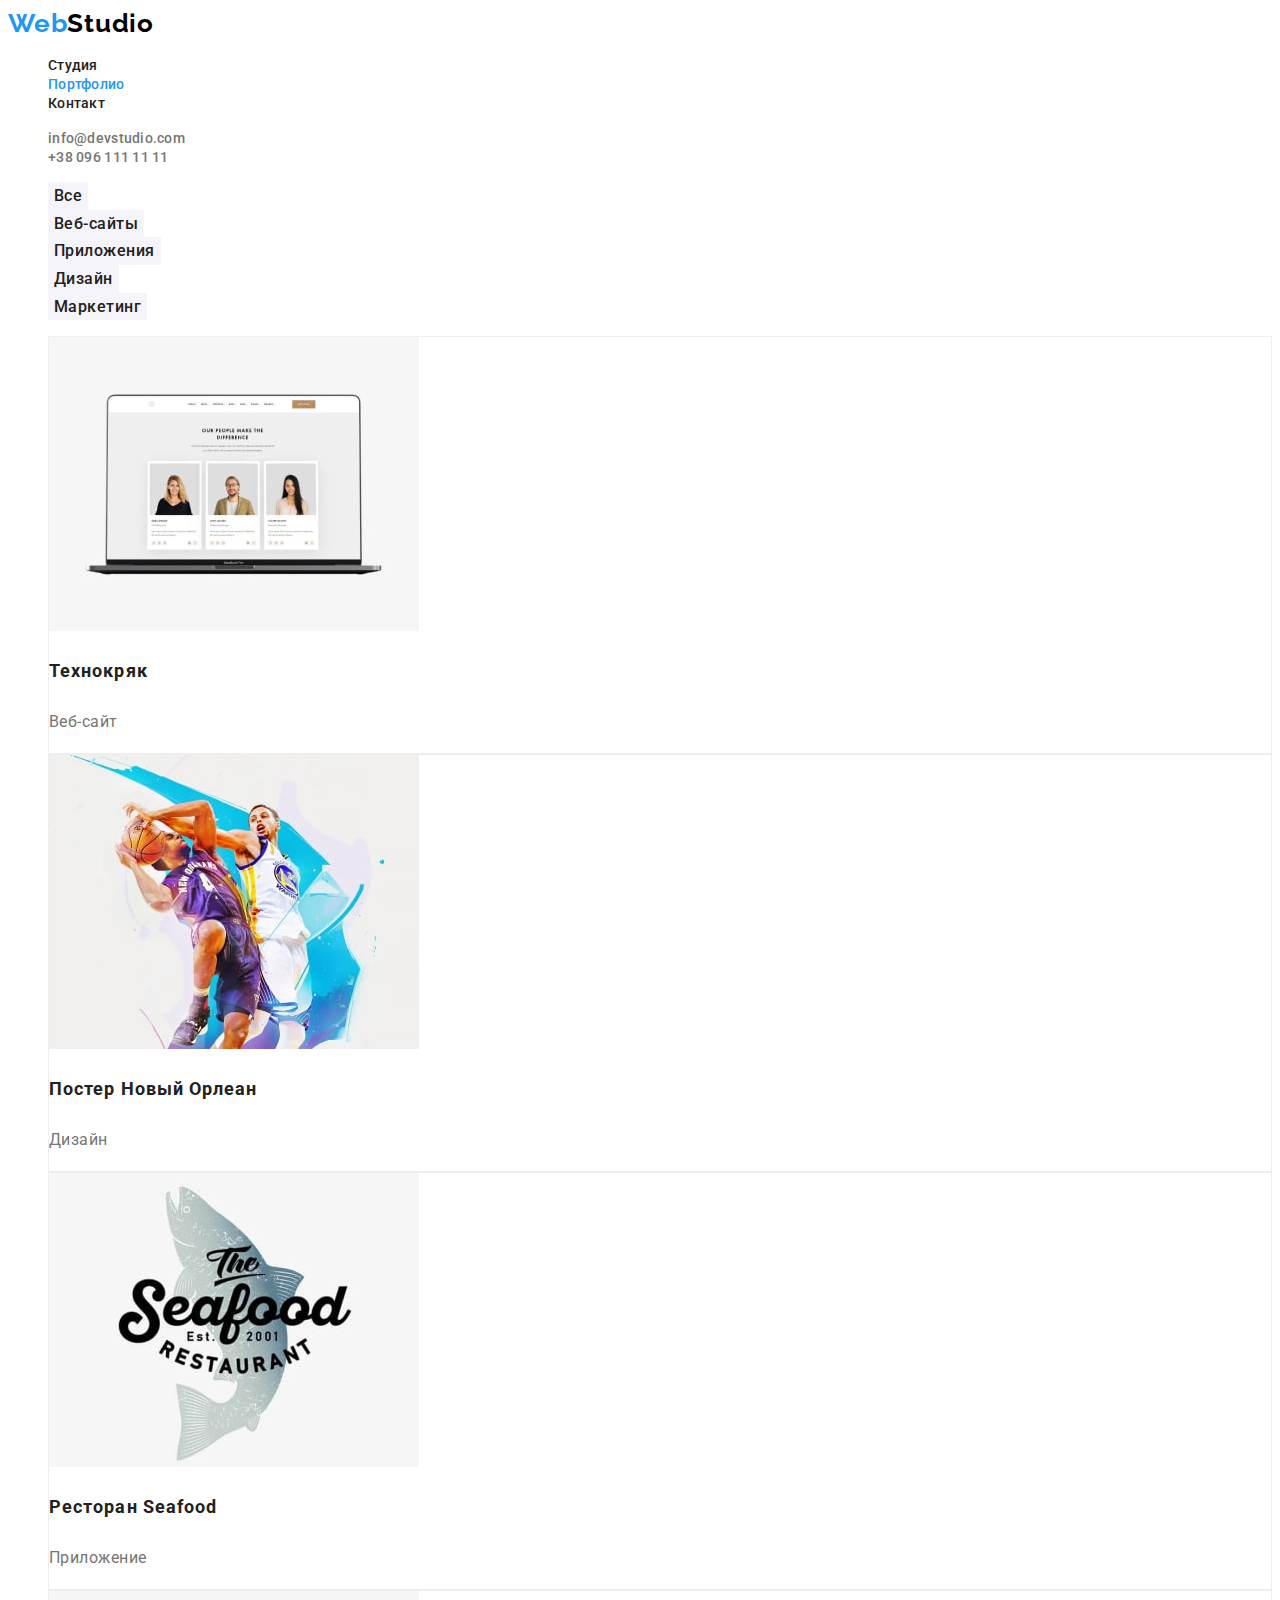
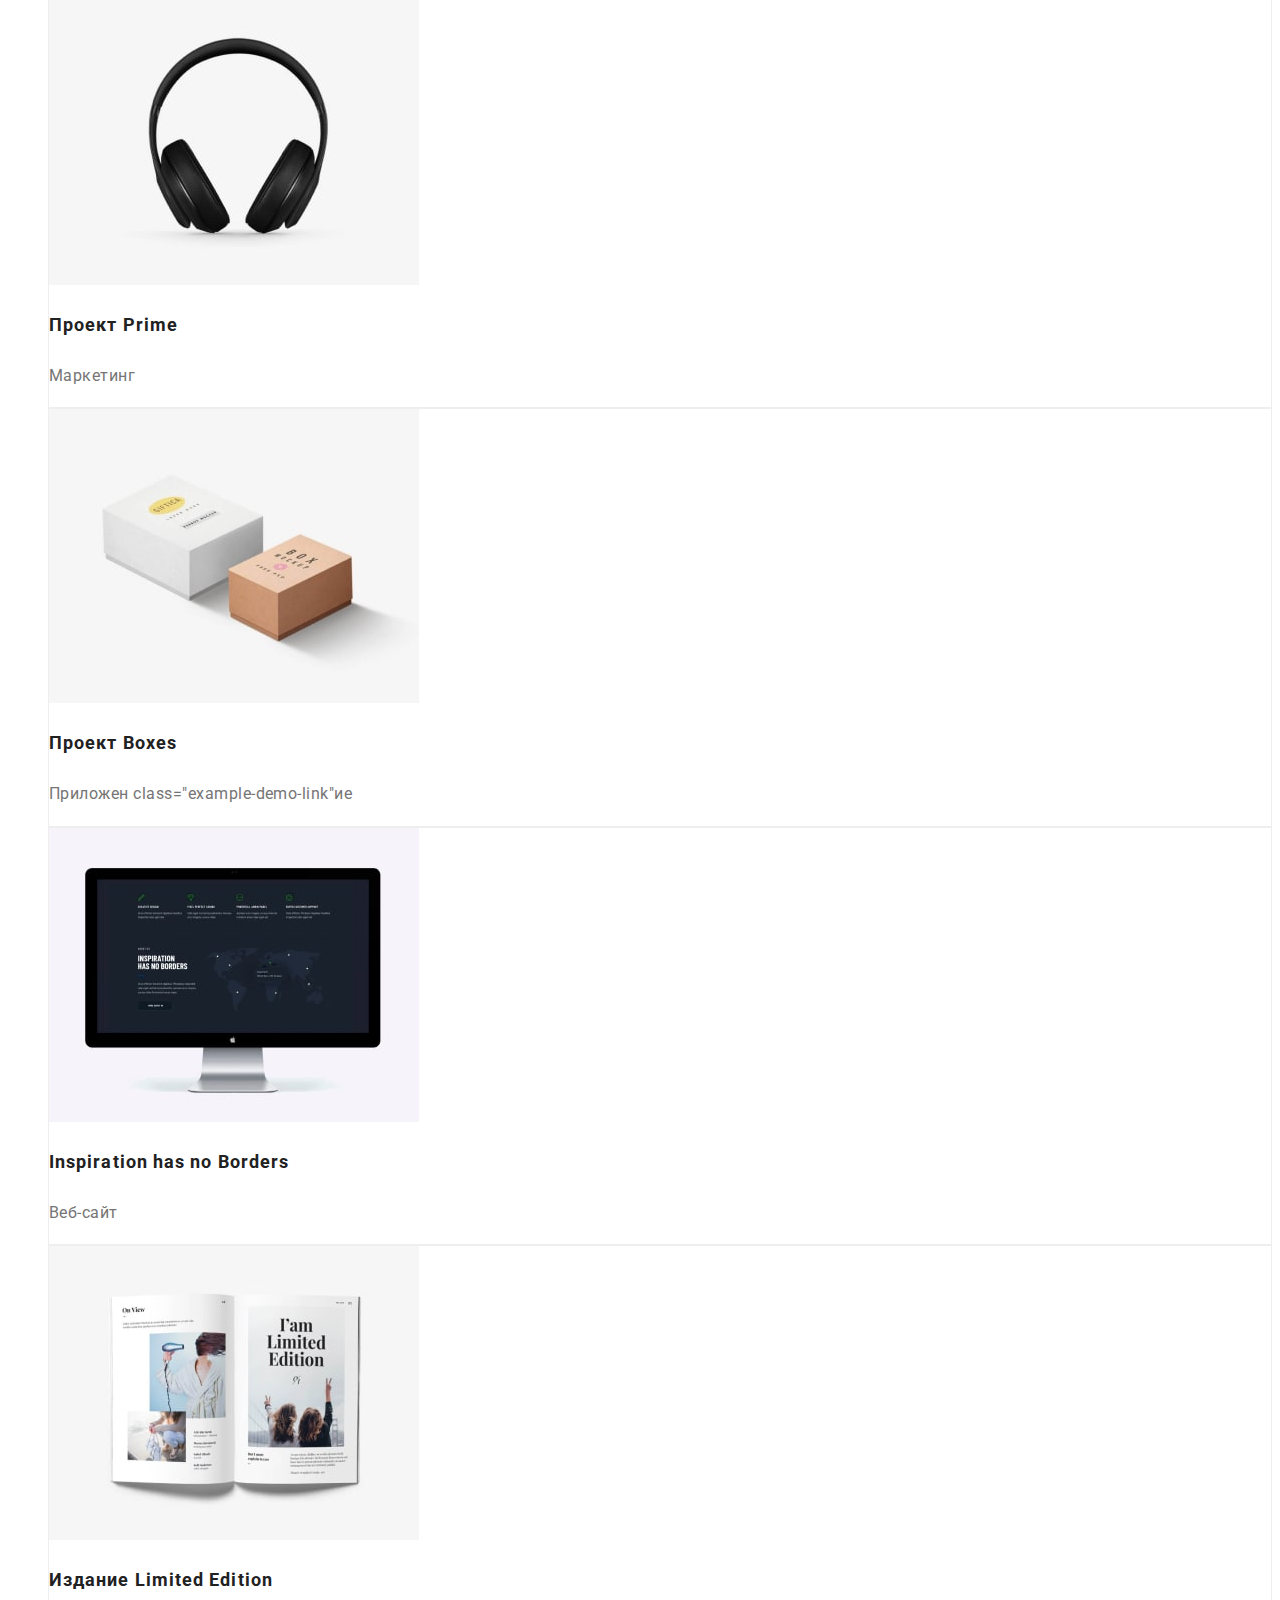
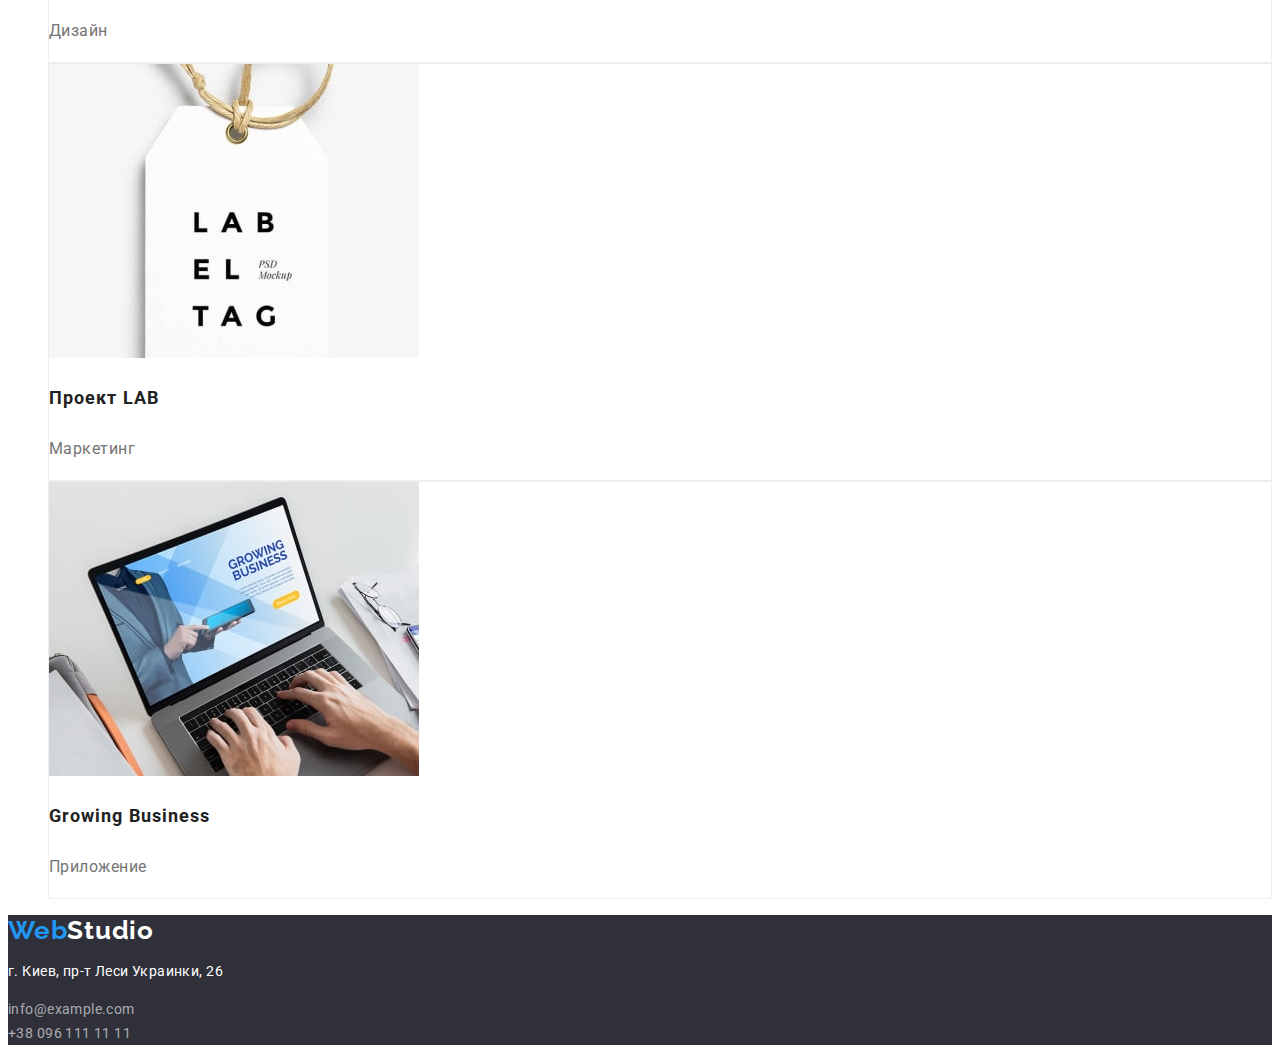
==== portfolio.html @ c0fcf9fd "hw-3 created" ====
<!DOCTYPE html>
<html lang="ru">
  <head>
    <link rel="preconnect" href="https://fonts.googleapis.com" />
    <link rel="preconnect" href="https://fonts.gstatic.com" crossorigin />
    <link
      href="https://fonts.googleapis.com/css2?family=Raleway:wght@700&family=Roboto:wght@400;500;700;900&display=swap"
      rel="stylesheet"
    />
    <link rel="stylesheet" href="./css/styles.css" />
    <link rel="preconnect" href="https://fonts.googleapis.com" />
    <link rel="preconnect" href="https://fonts.gstatic.com" crossorigin />
    <meta charset="UTF-8" />
    <meta http-equiv="X-UA-Compatible" content="IE=edge" />
    <meta name="viewport" content="width=device-width, initial-scale=1.0" />
    <title>Document</title>
  </head>
  <body>
    <header>
      <a class="logo" href="./index.html" lang="en">Web<span class="logo-accent">Studio</span></a>
      <nav>
        <ul class="list">
          <li><a class="link-name" href="./index.html">Студия</a></li>
          <li><a class="link-name current" href="./portfolio.html">Портфолио</a></li>
          <li><a class="link-name" href="/">Контакт</a></li>
        </ul>
      </nav>
      <ul class="list">
        <li><a class="contact" href="mailto:info@devstudio.com">info@devstudio.com</a></li>
        <li><a class="contact" href="tel:+380961111111">+38 096 111 11 11</a></li>
      </ul>
    </header>
    <main>
      <section>
        <h1 hidden>Фильтр</h1>
        <ul class="list">
          <li><button type="button" class="filter-button">Все</button></li>
          <li><button type="button" class="filter-button">Веб-сайты</button></li>
          <li><button type="button" class="filter-button">Приложения</button></li>
          <li><button type="button" class="filter-button">Дизайн</button></li>
          <li><button type="button" class="filter-button">Маркетинг</button></li>
        </ul>
        <h2 class="examples" hidden>Примеры</h2>
        <ul class="list">
          <li class="example-demo">
            <a class="example-demo-link" href="/"
              ><img src="./images/examples/technokriak.jpg" alt="Технокряк" width="370" />
              <h3 class="example-title">Технокряк</h3>
              <p class="example-text">Веб-сайт</p></a
            >
          </li>
          <li class="example-demo">
            <a class="example-demo-link" href="/"
              ><img src="./images/examples/poster.jpg" alt="Постер" width="370" />
              <h3 class="example-title">Постер Новый Орлеан</h3>
              <p class="example-text">Дизайн</p></a
            >
          </li>
          <li class="example-demo">
            <a class="example-demo-link" href="/"
              ><img src="./images/examples/restaurant.jpg" alt="Ресторан" width="370" />
              <h3 class="example-title">Ресторан Seafood</h3>
              <p class="example-text">Приложение</p></a
            >
          </li>
          <li class="example-demo">
            <a class="example-demo-link" href="/"
              ><img src="./images/examples/earphones.jpg" alt="Проект Прайм" width="370" />
              <h3 class="example-title">Проект Prime</h3>
              <p class="example-text">Маркетинг</p></a
            >
          </li>
          <li class="example-demo">
            <a class="example-demo-link" href="/">
              <img src="./images/examples/boxes.jpg" alt="Проект Коробочки" width="370" />
              <h3 class="example-title">Проект Boxes</h3>
              <p class="example-text">Приложен class="example-demo-link"ие</p></a
            >
          </li>
          <li class="example-demo">
            <a class="example-demo-link" href="/">
              <img src="./images/examples/noborders.jpg" alt="Изображение монитора" width="370" />
              <h3 class="example-title">Inspiration has no Borders</h3>
              <p class="example-text">Веб-сайт</p></a
            >
          </li>
          <li class="example-demo">
            <a class="example-demo-link" href="/">
              <img src="./images/examples/edition.jpg" alt="Издание" width="370" />
              <h3 class="example-title">Издание Limited Edition</h3>
              <p class="example-text">Дизайн</p></a
            >
          </li>
          <li class="example-demo">
            <a class="example-demo-link" href="/"
              ><img src="./images/examples/lab.jpg" alt="Проект ЛАБ" width="370" />
              <h3 class="example-title">Проект LAB</h3>
              <p class="example-text">Маркетинг</p></a
            >
          </li>
          <li class="example-demo">
            <a class="example-demo-link" href="/"
              ><img src="./images/examples/growing.jpg" alt="Изображение ноутбука" width="370" />
              <h3 class="example-title">Growing Business</h3>
              <p class="example-text">Приложение</p></a
            >
          </li>
        </ul>
      </section>
    </main>
    <footer class="footer">
      <a class="logo" href="./index.html" lang="en"
        >Web<span class="footer-logo-accent">Studio</span>
      </a>
      <address>
        <p class="address-text physical">г. Киев, пр-т Леси Украинки, 26</p>
        <a class="address-text mail" href="mailto:info@devstudio.com">info@example.com</a> <br />
        <a class="address-text phone" href="tel:+380961111111">+38 096 111 11 11</a>
      </address>
    </footer>
  </body>
</html>
---- css/styles.css ----
/* :root спільний для обох сторінок */

:root {
  --primary-text-color: #212121;
  --secondary-text-color: #757575;
  --tertiary-text-color: #ffffff;
  --logo-text-color: #2196f3;
  --accent-color: #000000;
  --active-link-color: #2196f3;
  --active-link-hero-color: #188ce8;
  --footer-address-text-color: #ffffff99;
  --primary-background-color: #ffffff;
  --secondary-background-color: #2f303a;
  --tertiary-background-color: #f5f4fa;
}

/* body спільний для обох сторінок */

body {
  color: var(--primary-background-color);
  font-family: 'Roboto', sans-serif;
}

/* Header спільний для обох сторінок */

.logo {
  font-family: 'Raleway', sans-serif;
  font-weight: 700;
  font-size: 26px;
  line-height: 1.2;
  letter-spacing: 0.03em;
  color: var(--logo-text-color);
  text-decoration: none;
}

.logo-accent {
  color: var(--accent-color);
}

.list {
  list-style: none;
}
.link-name {
  font-weight: 500;
  font-size: 14px;
  line-height: 1.2;
  letter-spacing: 0.02em;
  color: var(--primary-text-color);
  text-decoration: none;
}

.link-name:hover,
.link-name:focus {
  color: var(--active-link-color);
}

.link-name.current {
  color: var(--active-link-color);
}

.contact {
  font-weight: 500;
  font-size: 14px;
  line-height: 1.2;
  letter-spacing: 0.02em;
  color: var(--secondary-text-color);
  text-decoration: none;
}
.contact:hover,
.contact:focus {
  color: var(--active-link-color);
}

/* Сторінка "Студія" */

.hero,
.footer {
  background-color: var(--secondary-background-color);
}
.hero-title {
  font-weight: 900;
  font-size: 44px;
  line-height: 1.36;
  text-align: center;
  letter-spacing: 0.06em;
  text-transform: uppercase;
  color: var(--tertiary-text-color);
}
.hero-button {
  font-family: inherit;
  font-weight: 700;
  font-size: 16px;
  line-height: 1.9;
  display: flex;
  align-items: center;
  text-align: center;
  letter-spacing: 0.06em;
  color: var(--tertiary-text-color);
  background-color: var(--active-link-color);
  cursor: pointer;
  border-radius: 4px;
}

.hero-button:hover,
.hero-button:focus {
  background-color: var(--active-link-hero-color);
}

.noname-title {
  font-weight: 700;
  font-size: 14px;
  line-height: 1.2;
  letter-spacing: 0.03em;
  text-transform: uppercase;
  color: var(--primary-text-color);
}
.noname-text {
  font-size: 14px;
  line-height: 1.7;
  letter-spacing: 0.03em;
  color: var(--secondary-text-color);
}
.activities-title {
  font-weight: 700;
  font-size: 36px;
  line-height: 1.2;
  text-align: center;
  letter-spacing: 0.03em;
  color: var(--primary-text-color);
}
.teem {
  background-color: var(--tertiary-background-color);
}

.card {
  background: var(--primary-background-color);
  box-shadow: 0px 1px 3px rgba(0, 0, 0, 0.12), 0px 1px 1px rgba(0, 0, 0, 0.14),
    0px 2px 1px rgba(0, 0, 0, 0.2);
  border-radius: 0px 0px 4px 4px;
}

.teem-title {
  font-weight: 700;
  font-size: 36px;
  line-height: 1.2;
  text-align: center;
  letter-spacing: 0.03em;
  color: var(--primary-text-color);
}
.teem-member {
  font-weight: 500;
  font-size: 16px;
  line-height: 1.2;
  text-align: center;
  letter-spacing: 0.03em;
  color: var(--primary-text-color);
}
.teem-member-text {
  font-size: 16px;
  line-height: 1.2;
  text-align: center;
  letter-spacing: 0.03em;
  color: var(--secondary-text-color);
}

/* Строрінка Портфоліо */

.filter-button {
  font-family: inherit;
  font-weight: 500;
  font-size: 16px;
  line-height: 1.6;
  text-align: center;
  letter-spacing: 0.03em;
  color: var(--primary-text-color);
  background-color: var(--tertiary-background-color);
  border: 1px transparent;
  cursor: pointer;
}
.filter-button:hover,
.filter-button:focus {
  color: var(--tertiary-text-color);
  background-color: var(--active-link-color);
}

.example-demo {
  background: var(--primary-background-color);
  border: 1px solid #eeeeee;
}
.example-demo-link {
  text-decoration: none;
}

.example-title {
  font-weight: 700;
  font-size: 18px;
  line-height: 2;
  letter-spacing: 0.06em;
  color: var(--primary-text-color);
}

.example-text {
  font-size: 16px;
  line-height: 1.88;
  letter-spacing: 0.03em;
  color: var(--secondary-text-color);
}

/* Footer спільний для обох сторінок */

.footer-logo-accent {
  color: var(--tertiary-text-color);
}
.address-text {
  font-style: normal;
  font-size: 14px;
  line-height: 1.7;
  letter-spacing: 0.03em;
  color: var(--footer-address-text-color);
  text-decoration: none;
}

.physical {
  color: var(--tertiary-text-color);
}
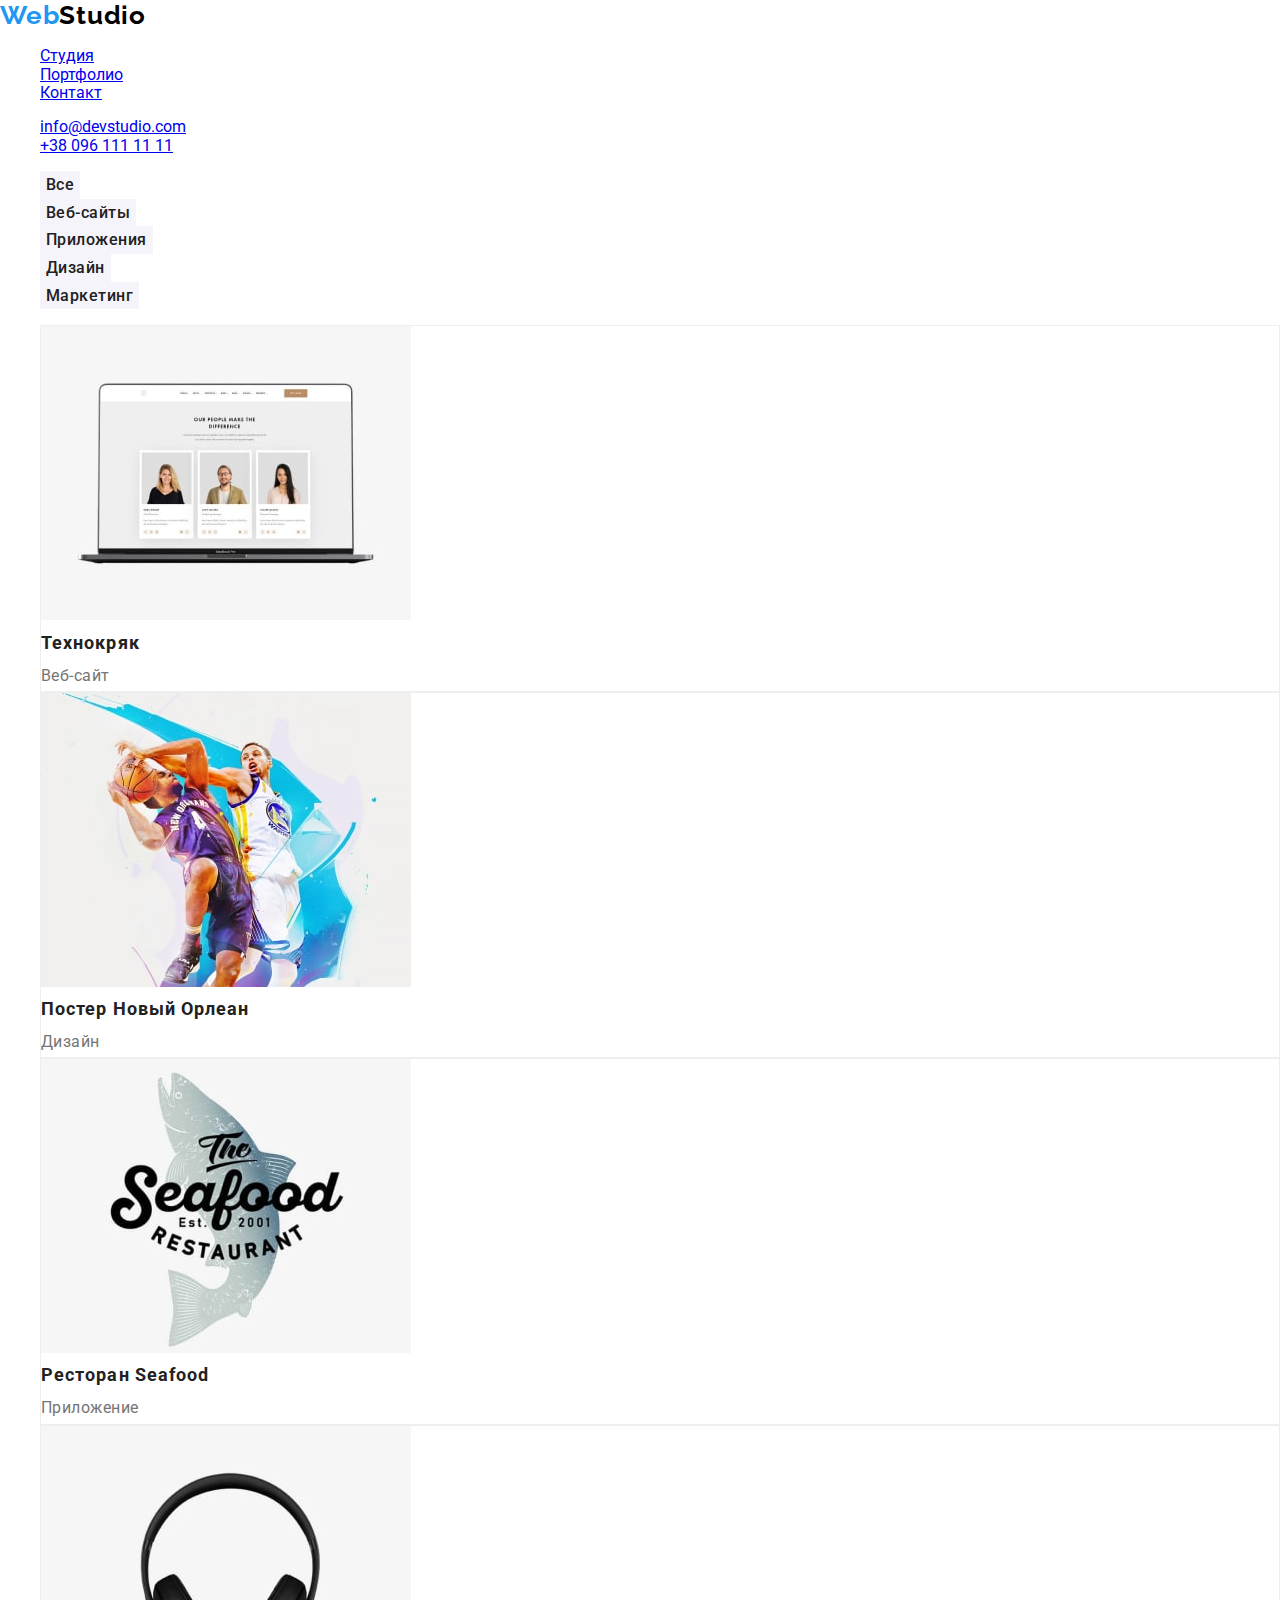
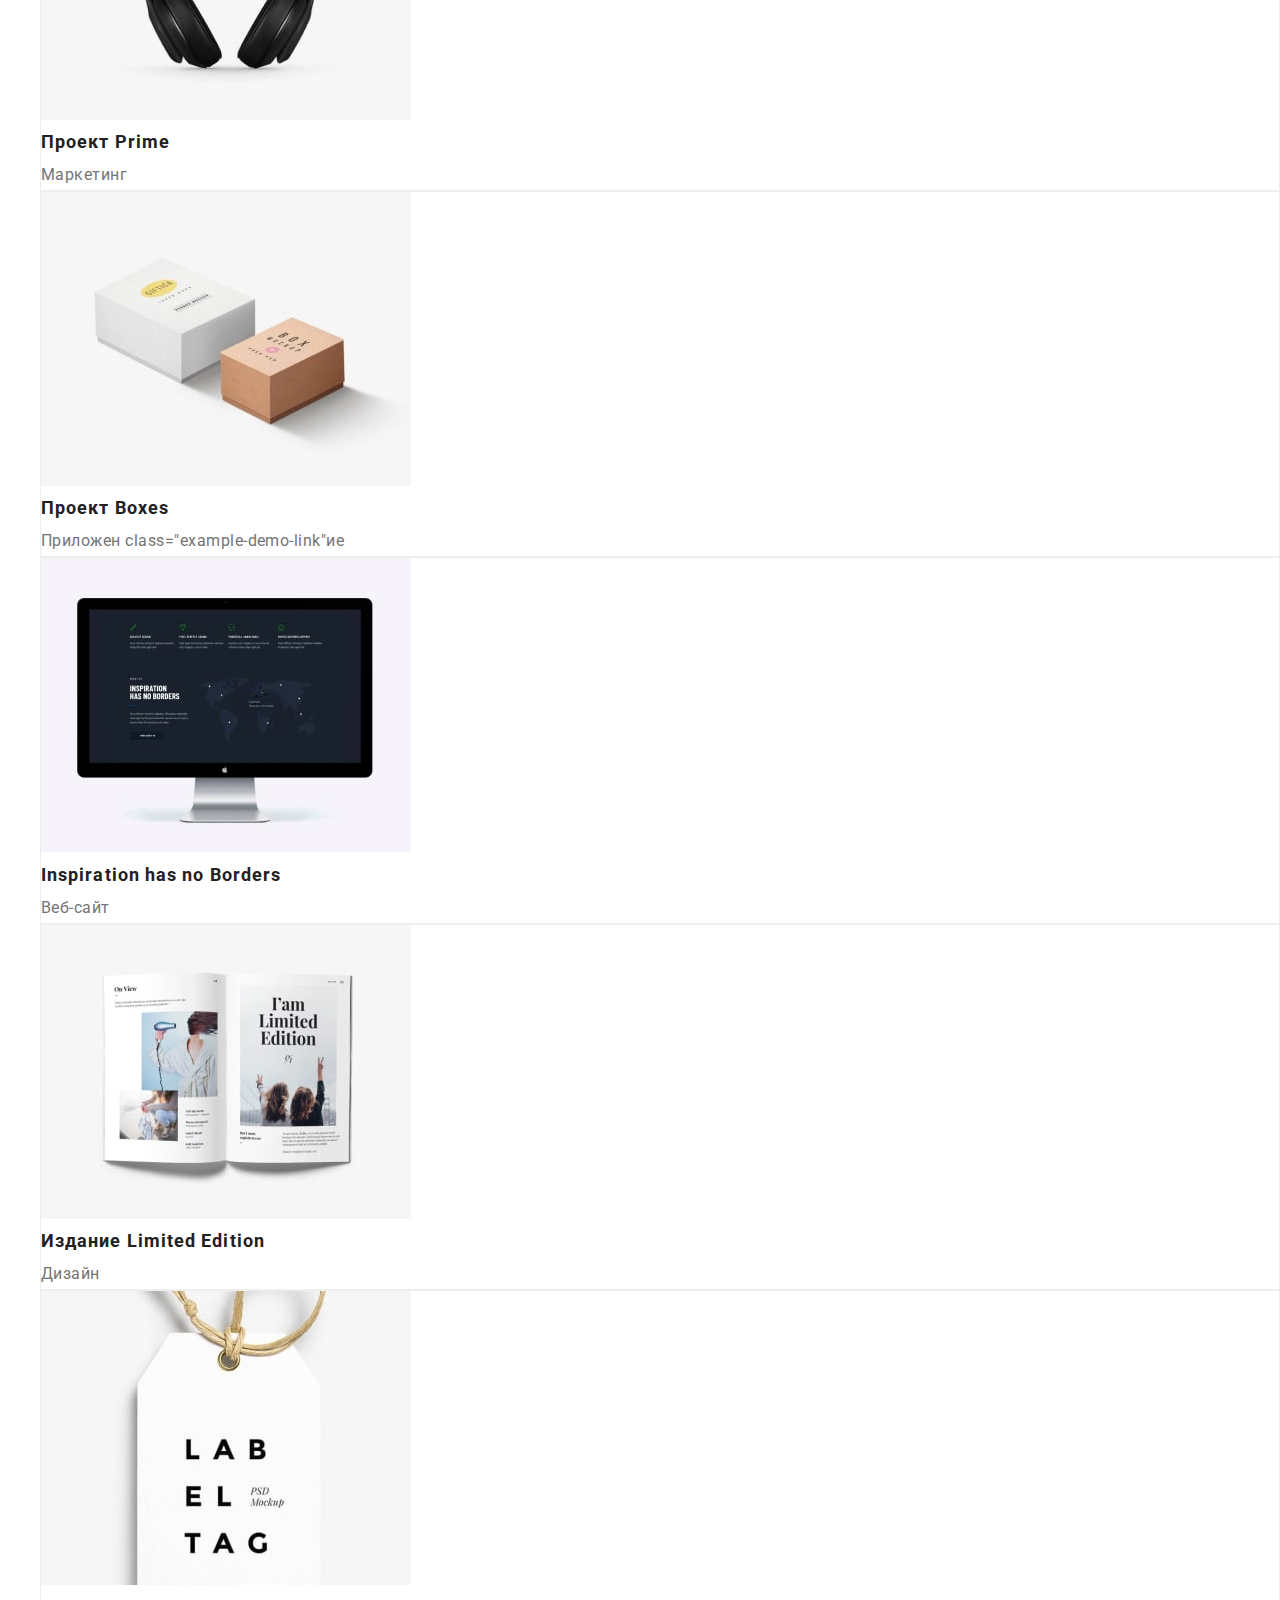
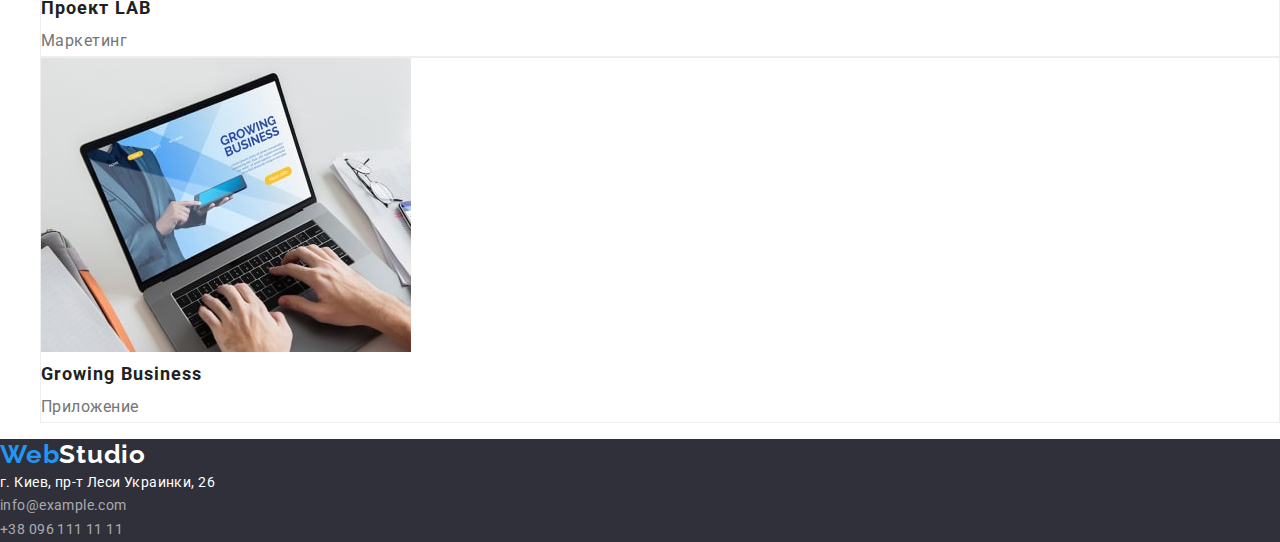
==== commit c9f06c71: "header ready" ====
--- a/portfolio.html
+++ b/portfolio.html
@@ -7,9 +7,11 @@
       href="https://fonts.googleapis.com/css2?family=Raleway:wght@700&family=Roboto:wght@400;500;700;900&display=swap"
       rel="stylesheet"
     />
+    <link
+      rel="stylesheet"
+      href="https://cdnjs.cloudflare.com/ajax/libs/modern-normalize/0.6.0/modern-normalize.min.css"
+    />
     <link rel="stylesheet" href="./css/styles.css" />
-    <link rel="preconnect" href="https://fonts.googleapis.com" />
-    <link rel="preconnect" href="https://fonts.gstatic.com" crossorigin />
     <meta charset="UTF-8" />
     <meta http-equiv="X-UA-Compatible" content="IE=edge" />
     <meta name="viewport" content="width=device-width, initial-scale=1.0" />
--- a/css/styles.css
+++ b/css/styles.css
@@ -19,9 +19,25 @@
 body {
   color: var(--primary-background-color);
   font-family: 'Roboto', sans-serif;
-}
-
+  margin: 0;
+  padding: 0;
+}
+
+h1,
+h2,
+h3,
+p {
+  margin: 0;
+  padding: 0;
+}
 /* Header спільний для обох сторінок */
+.header-container {
+  display: flex;
+  align-items: center;
+  width: 1200px;
+  margin: 0 auto;
+  padding: 0;
+}
 
 .logo {
   font-family: 'Raleway', sans-serif;
@@ -31,16 +47,26 @@
   letter-spacing: 0.03em;
   color: var(--logo-text-color);
   text-decoration: none;
+  margin-right: 93px;
 }
 
 .logo-accent {
   color: var(--accent-color);
 }
 
-.list {
+.nav-container {
+  display: flex;
+  margin: 0 331px 0 0;
+  padding: 0;
+}
+
+.link-list {
   list-style: none;
-}
-.link-name {
+
+  display: flex;
+  padding: 0;
+}
+.link-item {
   font-weight: 500;
   font-size: 14px;
   line-height: 1.2;
@@ -49,16 +75,27 @@
   text-decoration: none;
 }
 
-.link-name:hover,
-.link-name:focus {
+.link-name:not(:last-child) {
+  margin-right: 50px;
+}
+
+.link-item:hover,
+.link-item:focus {
   color: var(--active-link-color);
 }
 
-.link-name.current {
+.link-item.current {
   color: var(--active-link-color);
 }
-
-.contact {
+.contact-list {
+  list-style: none;
+
+  display: flex;
+  margin: 0;
+  padding: 0;
+}
+
+.contact-item {
   font-weight: 500;
   font-size: 14px;
   line-height: 1.2;
@@ -66,9 +103,13 @@
   color: var(--secondary-text-color);
   text-decoration: none;
 }
-.contact:hover,
-.contact:focus {
+.contact-item:hover,
+.contact-item:focus {
   color: var(--active-link-color);
+}
+
+.contact-name:not(:last-child) {
+  margin-right: 50px;
 }
 
 /* Сторінка "Студія" */
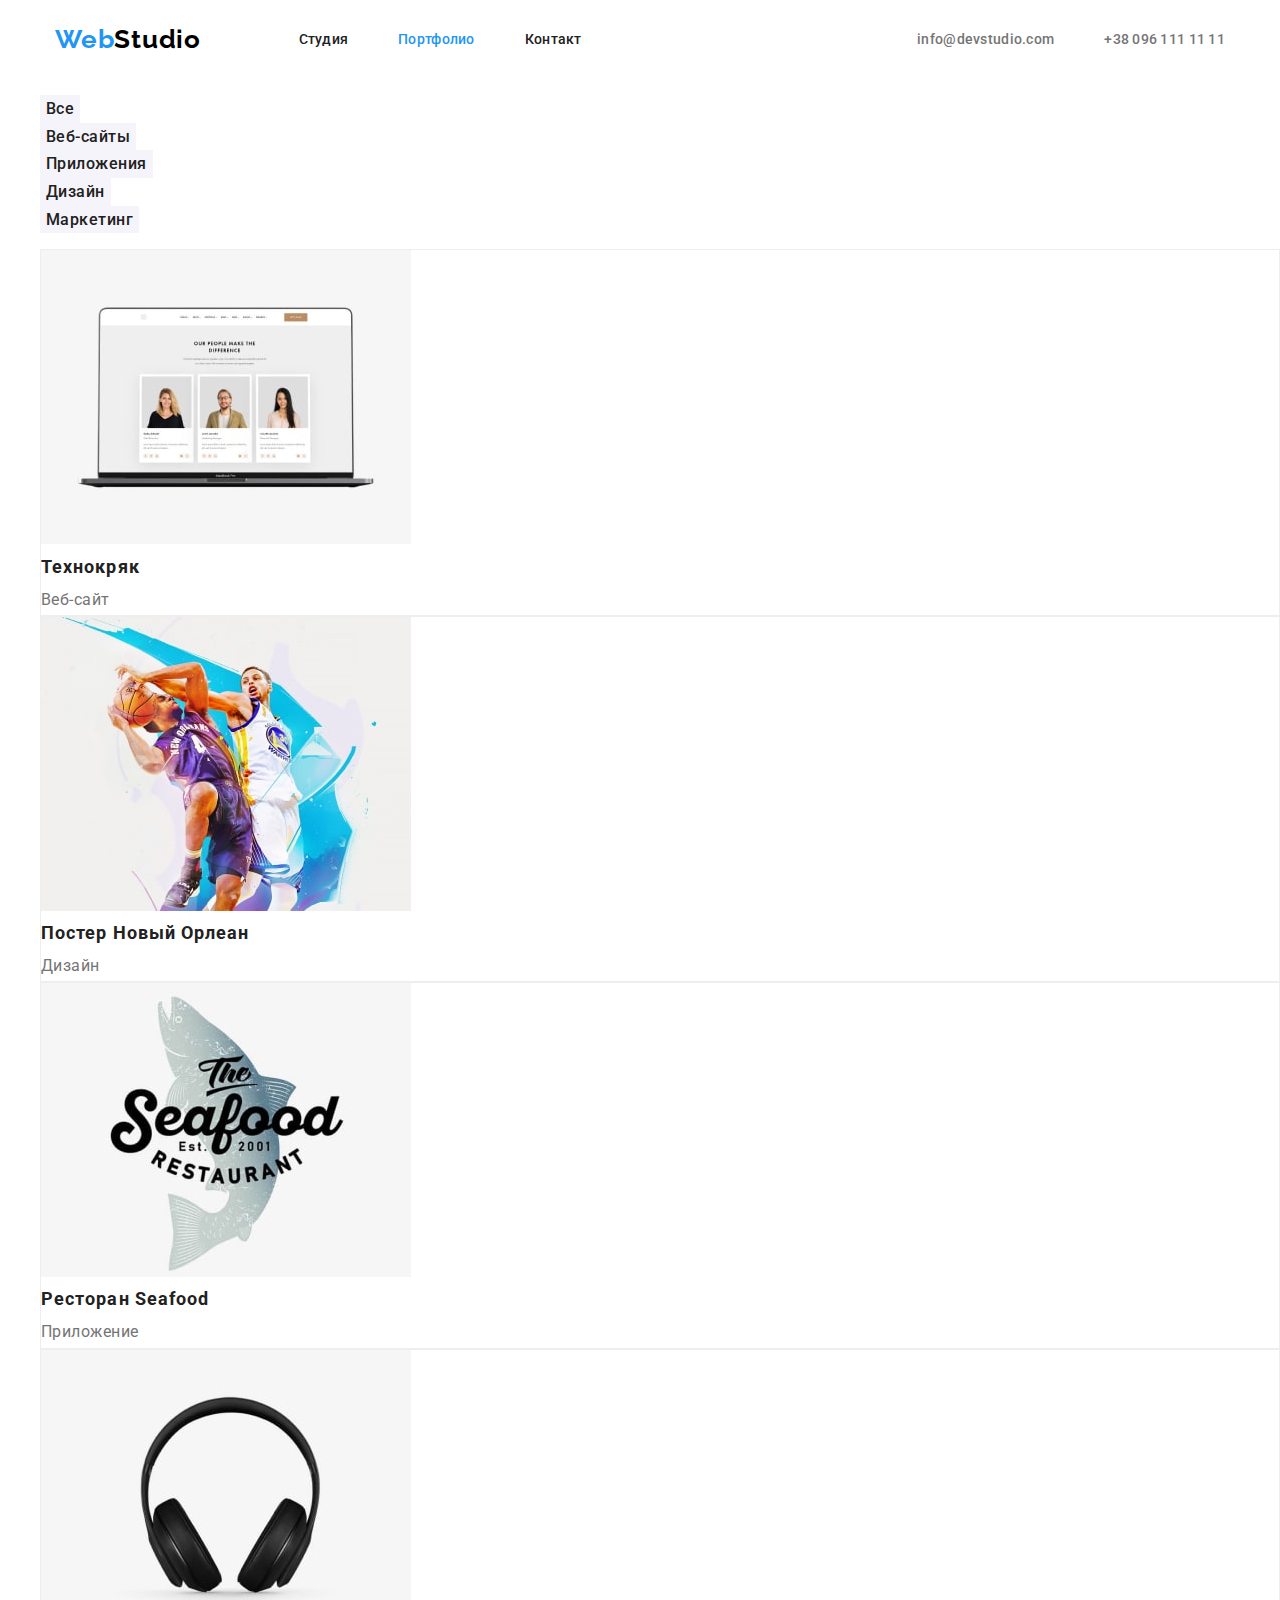
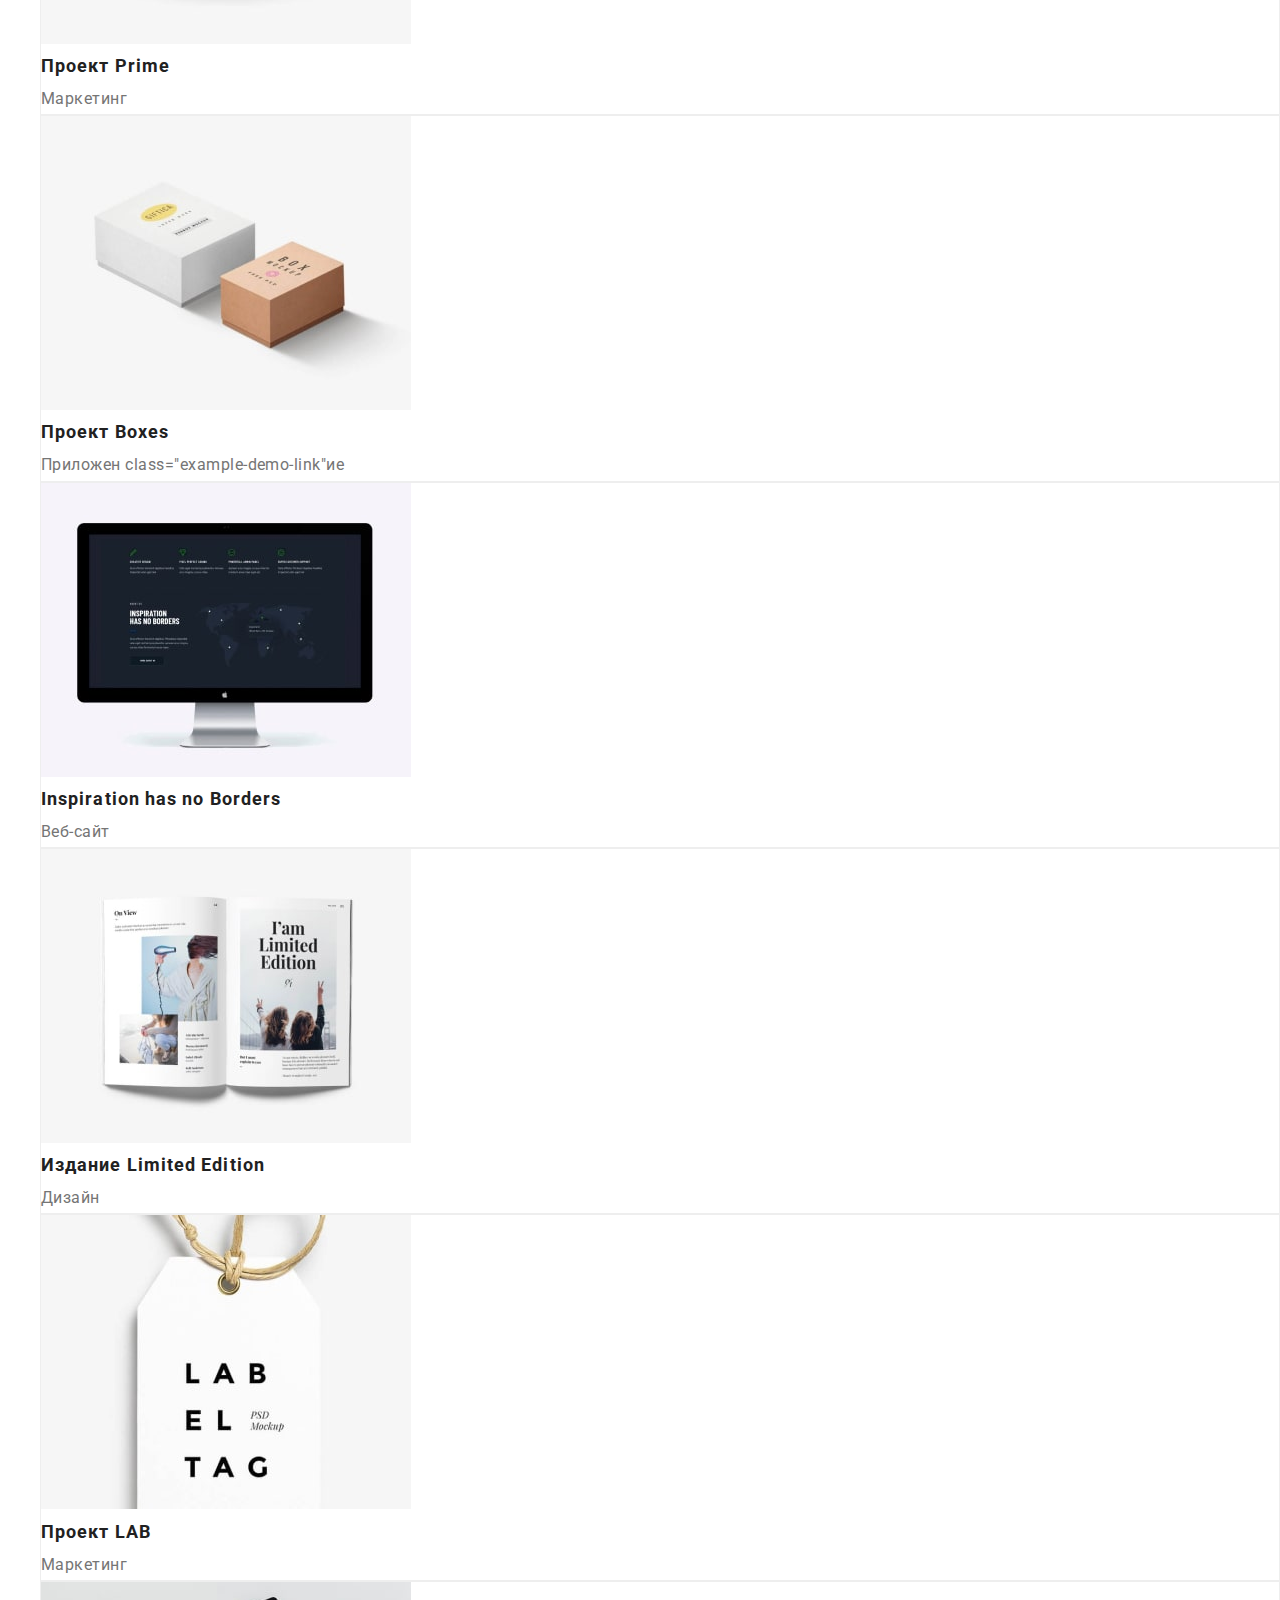
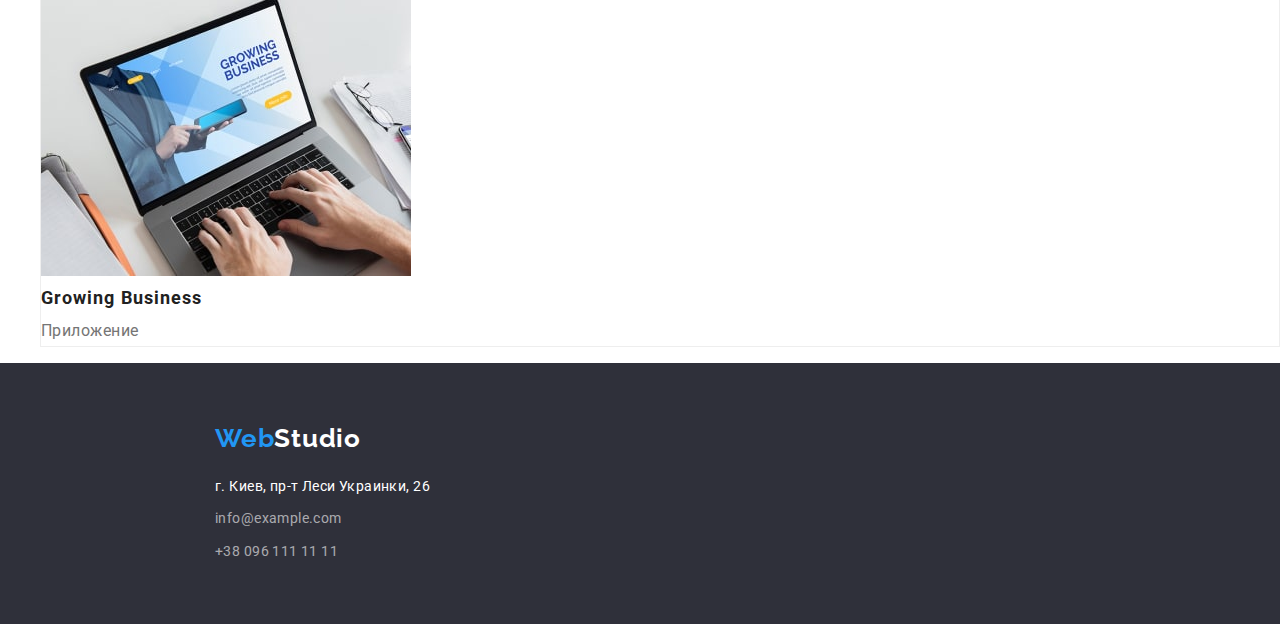
==== commit 5fe97242: "footer ready" ====
--- a/portfolio.html
+++ b/portfolio.html
@@ -18,18 +18,24 @@
     <title>Document</title>
   </head>
   <body>
-    <header>
+    <header class="header-container">
       <a class="logo" href="./index.html" lang="en">Web<span class="logo-accent">Studio</span></a>
-      <nav>
-        <ul class="list">
-          <li><a class="link-name" href="./index.html">Студия</a></li>
-          <li><a class="link-name current" href="./portfolio.html">Портфолио</a></li>
-          <li><a class="link-name" href="/">Контакт</a></li>
+      <nav class="nav-container">
+        <ul class="link-list">
+          <li class="link-name"><a class="link-item" href="./index.html">Студия</a></li>
+          <li class="link-name">
+            <a class="link-item current" href="./portfolio.html">Портфолио</a>
+          </li>
+          <li class="link-name"><a class="link-item" href="./">Контакт</a></li>
         </ul>
       </nav>
-      <ul class="list">
-        <li><a class="contact" href="mailto:info@devstudio.com">info@devstudio.com</a></li>
-        <li><a class="contact" href="tel:+380961111111">+38 096 111 11 11</a></li>
+      <ul class="contact-list">
+        <li class="contact-name">
+          <a class="contact-item" href="mailto:info@devstudio.com">info@devstudio.com</a>
+        </li>
+        <li class="contact-name">
+          <a class="contact-item" href="tel:+380961111111">+38 096 111 11 11</a>
+        </li>
       </ul>
     </header>
     <main>
@@ -110,14 +116,22 @@
         </ul>
       </section>
     </main>
-    <footer class="footer">
+    <footer class="footer-container">
       <a class="logo" href="./index.html" lang="en"
         >Web<span class="footer-logo-accent">Studio</span>
       </a>
-      <address>
-        <p class="address-text physical">г. Киев, пр-т Леси Украинки, 26</p>
-        <a class="address-text mail" href="mailto:info@devstudio.com">info@example.com</a> <br />
-        <a class="address-text phone" href="tel:+380961111111">+38 096 111 11 11</a>
+      <address class="footer-address">
+        <p class="footer-address-text physical">г. Киев, пр-т Леси Украинки, 26</p>
+        <ul class="footer-address-list">
+          <li class="footer-address-item">
+            <a class="footer-address-text mail" href="mailto:info@devstudio.com"
+              >info@example.com</a
+            >
+          </li>
+          <li class="footer-address-item">
+            <a class="footer-address-text phone" href="tel:+380961111111">+38 096 111 11 11</a>
+          </li>
+        </ul>
       </address>
     </footer>
   </body>
--- a/css/styles.css
+++ b/css/styles.css
@@ -33,10 +33,11 @@
 /* Header спільний для обох сторінок */
 .header-container {
   display: flex;
+  justify-content: space-between;
   align-items: center;
   width: 1200px;
   margin: 0 auto;
-  padding: 0;
+  padding: 0 15px 0;
 }
 
 .logo {
@@ -47,7 +48,8 @@
   letter-spacing: 0.03em;
   color: var(--logo-text-color);
   text-decoration: none;
-  margin-right: 93px;
+  margin: 0 93px 0 0;
+  padding: 24px 0;
 }
 
 .logo-accent {
@@ -64,9 +66,12 @@
   list-style: none;
 
   display: flex;
+  margin: 0;
   padding: 0;
 }
 .link-item {
+  display: flex;
+
   font-weight: 500;
   font-size: 14px;
   line-height: 1.2;
@@ -96,6 +101,8 @@
 }
 
 .contact-item {
+  display: flex;
+
   font-weight: 500;
   font-size: 14px;
   line-height: 1.2;
@@ -114,11 +121,20 @@
 
 /* Сторінка "Студія" */
 
-.hero,
-.footer {
+.hero-container,
+.footer-container {
   background-color: var(--secondary-background-color);
 }
+
+.hero-container {
+  width: 1600px;
+  padding: 200px 0 200px 0;
+  margin: 0 auto 0;
+}
+
 .hero-title {
+  margin: 0 auto 30px auto;
+
   font-weight: 900;
   font-size: 44px;
   line-height: 1.36;
@@ -128,11 +144,14 @@
   color: var(--tertiary-text-color);
 }
 .hero-button {
+  display: flex;
+  margin-right: auto;
+  margin-left: auto;
+
   font-family: inherit;
   font-weight: 700;
   font-size: 16px;
   line-height: 1.9;
-  display: flex;
   align-items: center;
   text-align: center;
   letter-spacing: 0.06em;
@@ -146,8 +165,27 @@
 .hero-button:focus {
   background-color: var(--active-link-hero-color);
 }
-
-.noname-title {
+.benefit-container {
+  display: flex;
+  align-items: center;
+  width: 1200px;
+  margin: 0 auto;
+  padding: 0 15px 0;
+}
+
+.benefit-list {
+  list-style: none;
+
+  display: flex;
+  margin: 94px auto;
+  padding: 0;
+}
+
+.benefit-item:not(:last-child) {
+  margin-right: 30px;
+}
+
+.benefit-title {
   font-weight: 700;
   font-size: 14px;
   line-height: 1.2;
@@ -155,12 +193,23 @@
   text-transform: uppercase;
   color: var(--primary-text-color);
 }
-.noname-text {
+.benefit-text {
+  margin: 10px 0;
+  width: 270px;
   font-size: 14px;
   line-height: 1.7;
   letter-spacing: 0.03em;
   color: var(--secondary-text-color);
 }
+.activities-container {
+  display: flex;
+  flex-wrap: wrap;
+  align-items: center;
+  width: 1200px;
+  margin: 0 auto 94px auto;
+  padding: 0 15px 0;
+}
+
 .activities-title {
   font-weight: 700;
   font-size: 36px;
@@ -168,27 +217,66 @@
   text-align: center;
   letter-spacing: 0.03em;
   color: var(--primary-text-color);
-}
-.teem {
+
+  margin: 0 auto 50px auto;
+}
+
+.activities-list {
+  list-style: none;
+
+  display: flex;
+  margin: 0 auto;
+  padding: 0;
+}
+
+.activities-item:not(:last-child) {
+  margin-right: 30px;
+}
+
+.teem-container {
+  flex-basis: calc(100% / 4 - 30px);
+  align-items: center;
+  width: 1600px;
+  margin: 0 auto;
+  padding: 94px 15px;
+
   background-color: var(--tertiary-background-color);
 }
 
-.card {
+.teem-title {
+  margin: 0 auto 50px auto;
+
+  font-weight: 700;
+  font-size: 36px;
+  line-height: 1.2;
+  text-align: center;
+  letter-spacing: 0.03em;
+  color: var(--primary-text-color);
+}
+
+.teem-list {
+  list-style: none;
+
+  display: flex;
+  justify-content: center;
+  margin: 0 auto;
+  padding: 0;
+}
+
+.teem-card {
   background: var(--primary-background-color);
   box-shadow: 0px 1px 3px rgba(0, 0, 0, 0.12), 0px 1px 1px rgba(0, 0, 0, 0.14),
     0px 2px 1px rgba(0, 0, 0, 0.2);
   border-radius: 0px 0px 4px 4px;
-}
-
-.teem-title {
-  font-weight: 700;
-  font-size: 36px;
-  line-height: 1.2;
-  text-align: center;
-  letter-spacing: 0.03em;
-  color: var(--primary-text-color);
-}
+  padding: 0 0 30px 0;
+}
+
+.teem-card:not(:last-child) {
+  margin-right: 30px;
+}
+
 .teem-member {
+  margin: 30px 0 10px 0;
   font-weight: 500;
   font-size: 16px;
   line-height: 1.2;
@@ -249,10 +337,34 @@
 
 /* Footer спільний для обох сторінок */
 
+.footer-container {
+  width: 1600px;
+  margin: 0 auto;
+  padding: 60px 215px;
+}
+
 .footer-logo-accent {
   color: var(--tertiary-text-color);
 }
-.address-text {
+
+.footer-address {
+  margin-top: 20px;
+}
+
+.footer-address-list {
+  list-style: none;
+  margin-top: 9px;
+  margin-bottom: 0;
+  padding: 0;
+}
+
+.footer-address-item {
+  margin-top: 9px;
+  margin-bottom: 0;
+  padding: 0;
+}
+
+.footer-address-text {
   font-style: normal;
   font-size: 14px;
   line-height: 1.7;
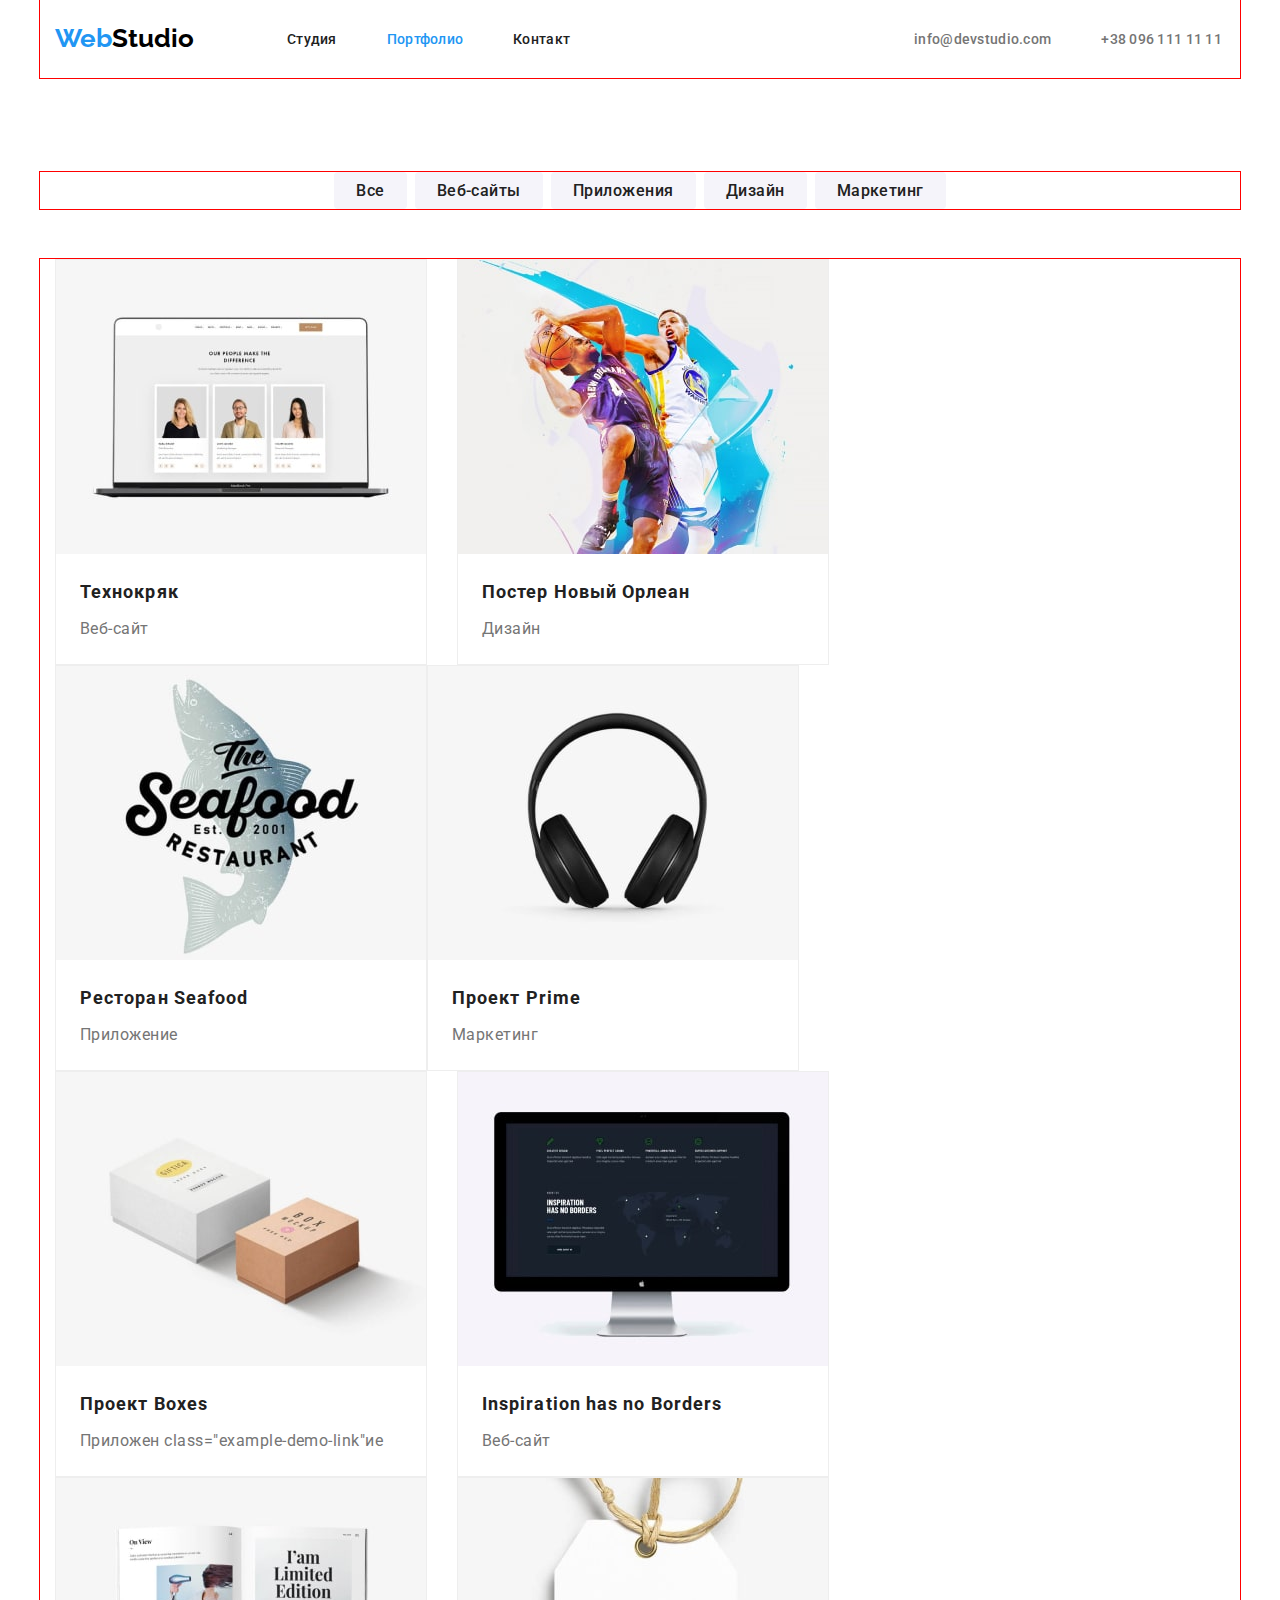
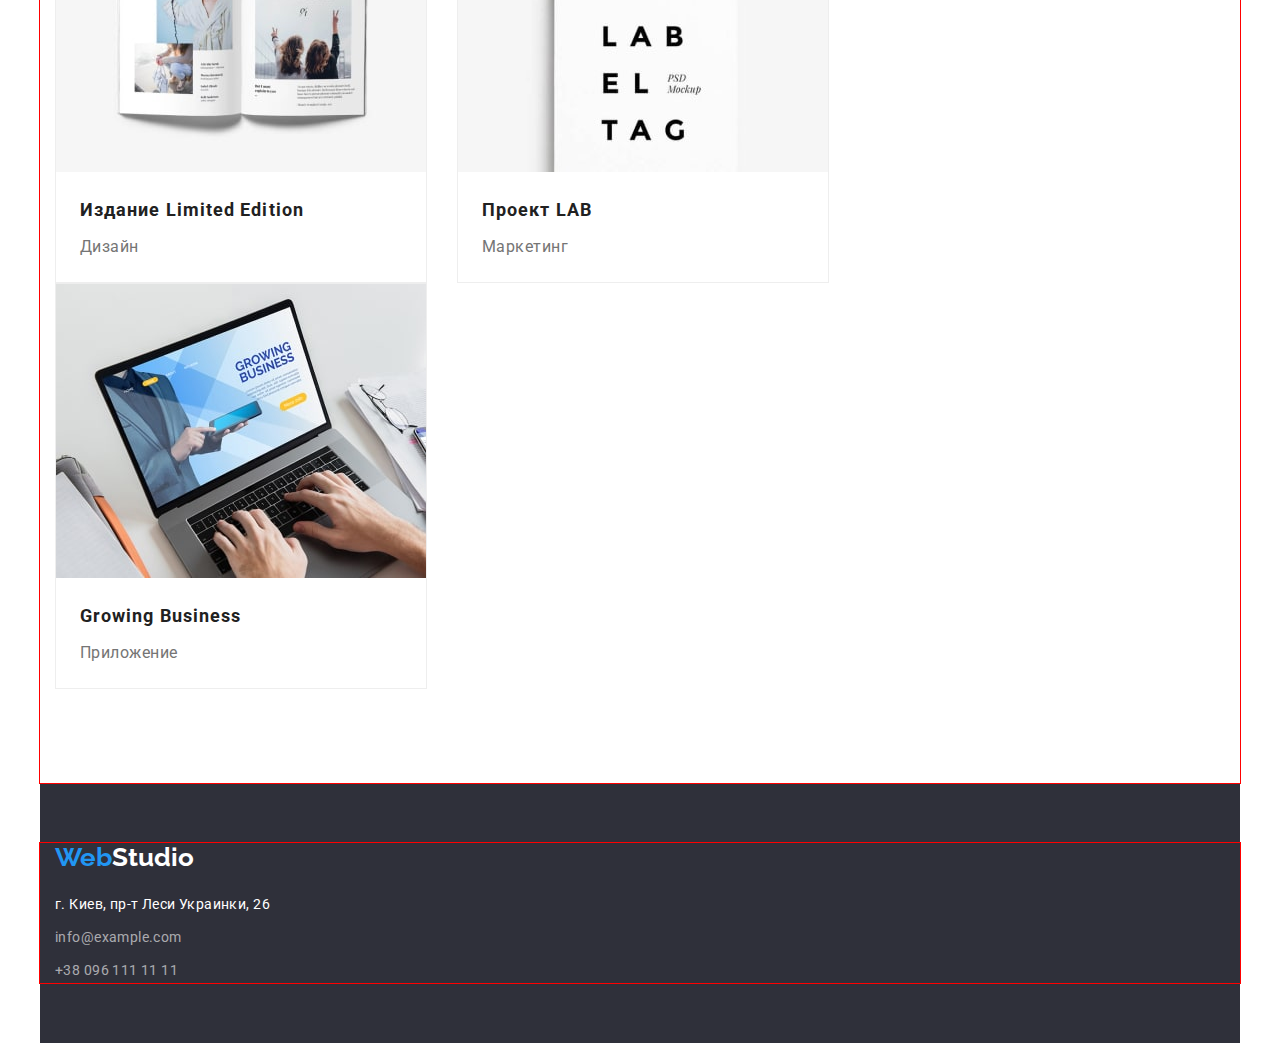
==== commit 30b4e4a7: "some fixes" ====
--- a/portfolio.html
+++ b/portfolio.html
@@ -17,122 +17,146 @@
     <meta name="viewport" content="width=device-width, initial-scale=1.0" />
     <title>Document</title>
   </head>
+
   <body>
-    <header class="header-container">
-      <a class="logo" href="./index.html" lang="en">Web<span class="logo-accent">Studio</span></a>
-      <nav class="nav-container">
-        <ul class="link-list">
-          <li class="link-name"><a class="link-item" href="./index.html">Студия</a></li>
-          <li class="link-name">
-            <a class="link-item current" href="./portfolio.html">Портфолио</a>
-          </li>
-          <li class="link-name"><a class="link-item" href="./">Контакт</a></li>
-        </ul>
-      </nav>
-      <ul class="contact-list">
-        <li class="contact-name">
-          <a class="contact-item" href="mailto:info@devstudio.com">info@devstudio.com</a>
-        </li>
-        <li class="contact-name">
-          <a class="contact-item" href="tel:+380961111111">+38 096 111 11 11</a>
-        </li>
-      </ul>
+    <header class="header">
+      <div class="container">
+        <div class="flex-for-header">
+          <a class="logo" href="./index.html" lang="en"
+            >Web<span class="logo-accent">Studio</span></a
+          >
+          <nav class="nav">
+            <ul class="link-list">
+              <li class="link-name"><a class="link-item" href="./index.html">Студия</a></li>
+              <li class="link-name">
+                <a class="link-item current" href="./portfolio.html">Портфолио</a>
+              </li>
+              <li class="link-name"><a class="link-item" href="./">Контакт</a></li>
+            </ul>
+          </nav>
+          <ul class="contact-list">
+            <li class="contact-name">
+              <a class="contact-item" href="mailto:info@devstudio.com">info@devstudio.com</a>
+            </li>
+            <li class="contact-name">
+              <a class="contact-item" href="tel:+380961111111">+38 096 111 11 11</a>
+            </li>
+          </ul>
+        </div>
+      </div>
     </header>
+
     <main>
-      <section>
+      <section class="filter">
         <h1 hidden>Фильтр</h1>
-        <ul class="list">
-          <li><button type="button" class="filter-button">Все</button></li>
-          <li><button type="button" class="filter-button">Веб-сайты</button></li>
-          <li><button type="button" class="filter-button">Приложения</button></li>
-          <li><button type="button" class="filter-button">Дизайн</button></li>
-          <li><button type="button" class="filter-button">Маркетинг</button></li>
-        </ul>
-        <h2 class="examples" hidden>Примеры</h2>
-        <ul class="list">
-          <li class="example-demo">
-            <a class="example-demo-link" href="/"
-              ><img src="./images/examples/technokriak.jpg" alt="Технокряк" width="370" />
-              <h3 class="example-title">Технокряк</h3>
-              <p class="example-text">Веб-сайт</p></a
-            >
-          </li>
-          <li class="example-demo">
-            <a class="example-demo-link" href="/"
-              ><img src="./images/examples/poster.jpg" alt="Постер" width="370" />
-              <h3 class="example-title">Постер Новый Орлеан</h3>
-              <p class="example-text">Дизайн</p></a
-            >
-          </li>
-          <li class="example-demo">
-            <a class="example-demo-link" href="/"
-              ><img src="./images/examples/restaurant.jpg" alt="Ресторан" width="370" />
-              <h3 class="example-title">Ресторан Seafood</h3>
-              <p class="example-text">Приложение</p></a
-            >
-          </li>
-          <li class="example-demo">
-            <a class="example-demo-link" href="/"
-              ><img src="./images/examples/earphones.jpg" alt="Проект Прайм" width="370" />
-              <h3 class="example-title">Проект Prime</h3>
-              <p class="example-text">Маркетинг</p></a
-            >
-          </li>
-          <li class="example-demo">
-            <a class="example-demo-link" href="/">
-              <img src="./images/examples/boxes.jpg" alt="Проект Коробочки" width="370" />
-              <h3 class="example-title">Проект Boxes</h3>
-              <p class="example-text">Приложен class="example-demo-link"ие</p></a
-            >
-          </li>
-          <li class="example-demo">
-            <a class="example-demo-link" href="/">
-              <img src="./images/examples/noborders.jpg" alt="Изображение монитора" width="370" />
-              <h3 class="example-title">Inspiration has no Borders</h3>
-              <p class="example-text">Веб-сайт</p></a
-            >
-          </li>
-          <li class="example-demo">
-            <a class="example-demo-link" href="/">
-              <img src="./images/examples/edition.jpg" alt="Издание" width="370" />
-              <h3 class="example-title">Издание Limited Edition</h3>
-              <p class="example-text">Дизайн</p></a
-            >
-          </li>
-          <li class="example-demo">
-            <a class="example-demo-link" href="/"
-              ><img src="./images/examples/lab.jpg" alt="Проект ЛАБ" width="370" />
-              <h3 class="example-title">Проект LAB</h3>
-              <p class="example-text">Маркетинг</p></a
-            >
-          </li>
-          <li class="example-demo">
-            <a class="example-demo-link" href="/"
-              ><img src="./images/examples/growing.jpg" alt="Изображение ноутбука" width="370" />
-              <h3 class="example-title">Growing Business</h3>
-              <p class="example-text">Приложение</p></a
-            >
-          </li>
-        </ul>
+        <div class="container">
+          <ul class="filter-list">
+            <li class="filter-item"><button type="button" class="filter-button">Все</button></li>
+            <li class="filter-item">
+              <button type="button" class="filter-button">Веб-сайты</button>
+            </li>
+            <li class="filter-item">
+              <button type="button" class="filter-button">Приложения</button>
+            </li>
+            <li class="filter-item"><button type="button" class="filter-button">Дизайн</button></li>
+            <li class="filter-item">
+              <button type="button" class="filter-button">Маркетинг</button>
+            </li>
+          </ul>
+        </div>
+      </section>
+
+      <section class="examples">
+        <div class="container">
+          <h2 class="examples" hidden>Примеры</h2>
+          <ul class="examples-list">
+            <li class="example-demo">
+              <a class="example-demo-link" href="/"
+                ><img src="./images/examples/technokriak.jpg" alt="Технокряк" width="370" />
+                <h3 class="example-title">Технокряк</h3>
+                <p class="example-text">Веб-сайт</p></a
+              >
+            </li>
+            <li class="example-demo">
+              <a class="example-demo-link" href="/"
+                ><img src="./images/examples/poster.jpg" alt="Постер" width="370" />
+                <h3 class="example-title">Постер Новый Орлеан</h3>
+                <p class="example-text">Дизайн</p></a
+              >
+            </li>
+            <li class="example-demo">
+              <a class="example-demo-link" href="/"
+                ><img src="./images/examples/restaurant.jpg" alt="Ресторан" width="370" />
+                <h3 class="example-title">Ресторан Seafood</h3>
+                <p class="example-text">Приложение</p></a
+              >
+            </li>
+            <li class="example-demo">
+              <a class="example-demo-link" href="/"
+                ><img src="./images/examples/earphones.jpg" alt="Проект Прайм" width="370" />
+                <h3 class="example-title">Проект Prime</h3>
+                <p class="example-text">Маркетинг</p></a
+              >
+            </li>
+            <li class="example-demo">
+              <a class="example-demo-link" href="/">
+                <img src="./images/examples/boxes.jpg" alt="Проект Коробочки" width="370" />
+                <h3 class="example-title">Проект Boxes</h3>
+                <p class="example-text">Приложен class="example-demo-link"ие</p></a
+              >
+            </li>
+            <li class="example-demo">
+              <a class="example-demo-link" href="/">
+                <img src="./images/examples/noborders.jpg" alt="Изображение монитора" width="370" />
+                <h3 class="example-title">Inspiration has no Borders</h3>
+                <p class="example-text">Веб-сайт</p></a
+              >
+            </li>
+            <li class="example-demo">
+              <a class="example-demo-link" href="/">
+                <img src="./images/examples/edition.jpg" alt="Издание" width="370" />
+                <h3 class="example-title">Издание Limited Edition</h3>
+                <p class="example-text">Дизайн</p></a
+              >
+            </li>
+            <li class="example-demo">
+              <a class="example-demo-link" href="/"
+                ><img src="./images/examples/lab.jpg" alt="Проект ЛАБ" width="370" />
+                <h3 class="example-title">Проект LAB</h3>
+                <p class="example-text">Маркетинг</p></a
+              >
+            </li>
+            <li class="example-demo">
+              <a class="example-demo-link" href="/"
+                ><img src="./images/examples/growing.jpg" alt="Изображение ноутбука" width="370" />
+                <h3 class="example-title">Growing Business</h3>
+                <p class="example-text">Приложение</p></a
+              >
+            </li>
+          </ul>
+        </div>
       </section>
     </main>
-    <footer class="footer-container">
-      <a class="logo" href="./index.html" lang="en"
-        >Web<span class="footer-logo-accent">Studio</span>
-      </a>
-      <address class="footer-address">
-        <p class="footer-address-text physical">г. Киев, пр-т Леси Украинки, 26</p>
-        <ul class="footer-address-list">
-          <li class="footer-address-item">
-            <a class="footer-address-text mail" href="mailto:info@devstudio.com"
-              >info@example.com</a
-            >
-          </li>
-          <li class="footer-address-item">
-            <a class="footer-address-text phone" href="tel:+380961111111">+38 096 111 11 11</a>
-          </li>
-        </ul>
-      </address>
+
+    <footer class="footer">
+      <div class="container">
+        <a class="logo" href="./index.html" lang="en"
+          >Web<span class="footer-logo-accent">Studio</span>
+        </a>
+        <address class="footer-address">
+          <p class="footer-address-text physical">г. Киев, пр-т Леси Украинки, 26</p>
+          <ul class="footer-address-list">
+            <li class="footer-address-item">
+              <a class="footer-address-text mail" href="mailto:info@devstudio.com"
+                >info@example.com</a
+              >
+            </li>
+            <li class="footer-address-item">
+              <a class="footer-address-text phone" href="tel:+380961111111">+38 096 111 11 11</a>
+            </li>
+          </ul>
+        </address>
+      </div>
     </footer>
   </body>
 </html>
--- a/css/styles.css
+++ b/css/styles.css
@@ -21,30 +21,48 @@
   font-family: 'Roboto', sans-serif;
   margin: 0;
   padding: 0;
-}
-
-h1,
-h2,
-h3,
-p {
-  margin: 0;
-  padding: 0;
-}
+  list-style: none;
+}
+
+h1, h2, h3, h4, p {
+  margin: 0;
+  padding: 0;
+}
+
+ul, li {
+  margin: 0;
+  padding: 0;
+}
+
+img {
+  display: block;
+  max-width: 100%; 
+  height: auto;
+}
+
+/* Загальний контейнер */
+
+.container {
+  width: 100%;
+  max-width: 1200px;
+  margin: 0 auto 0 auto;
+  padding: 0 15px 0 15px;
+
+  outline: 1px solid red;
+}
+
 /* Header спільний для обох сторінок */
-.header-container {
-  display: flex;
-  justify-content: space-between;
+
+.flex-for-header {
+  display: flex;
   align-items: center;
-  width: 1200px;
-  margin: 0 auto;
-  padding: 0 15px 0;
 }
 
 .logo {
   font-family: 'Raleway', sans-serif;
   font-weight: 700;
   font-size: 26px;
-  line-height: 1.2;
+  line-height: calc(35.96px/26px)
   letter-spacing: 0.03em;
   color: var(--logo-text-color);
   text-decoration: none;
@@ -56,25 +74,21 @@
   color: var(--accent-color);
 }
 
-.nav-container {
-  display: flex;
-  margin: 0 331px 0 0;
+.nav {
+  margin: 0 344px 0 0;
   padding: 0;
 }
 
 .link-list {
-  list-style: none;
-
-  display: flex;
+  display: flex;
+  align-items: center;
   margin: 0;
   padding: 0;
 }
 .link-item {
-  display: flex;
-
   font-weight: 500;
   font-size: 14px;
-  line-height: 1.2;
+  line-height: calc(16px/14px);
   letter-spacing: 0.02em;
   color: var(--primary-text-color);
   text-decoration: none;
@@ -93,19 +107,16 @@
   color: var(--active-link-color);
 }
 .contact-list {
-  list-style: none;
-
-  display: flex;
+  display: flex;
+  align-items: center;
   margin: 0;
   padding: 0;
 }
 
 .contact-item {
-  display: flex;
-
   font-weight: 500;
   font-size: 14px;
-  line-height: 1.2;
+  line-height: calc(16px/14px);
   letter-spacing: 0.02em;
   color: var(--secondary-text-color);
   text-decoration: none;
@@ -121,15 +132,16 @@
 
 /* Сторінка "Студія" */
 
-.hero-container,
-.footer-container {
+.hero,
+.footer {
   background-color: var(--secondary-background-color);
 }
 
-.hero-container {
-  width: 1600px;
+.hero {
+  width: 100%;
+  max-width: 1200px;
   padding: 200px 0 200px 0;
-  margin: 0 auto 0;
+  margin: 0 auto 0 auto;
 }
 
 .hero-title {
@@ -137,7 +149,7 @@
 
   font-weight: 900;
   font-size: 44px;
-  line-height: 1.36;
+  line-height: calc(60px/44px);
   text-align: center;
   letter-spacing: 0.06em;
   text-transform: uppercase;
@@ -145,13 +157,14 @@
 }
 .hero-button {
   display: flex;
-  margin-right: auto;
-  margin-left: auto;
+  
+  margin: 0 auto 0 auto;
+  padding: 10px 32px;
 
   font-family: inherit;
   font-weight: 700;
   font-size: 16px;
-  line-height: 1.9;
+  line-height: calc(30px/16px);
   align-items: center;
   text-align: center;
   letter-spacing: 0.06em;
@@ -165,19 +178,13 @@
 .hero-button:focus {
   background-color: var(--active-link-hero-color);
 }
-.benefit-container {
-  display: flex;
-  align-items: center;
-  width: 1200px;
-  margin: 0 auto;
-  padding: 0 15px 0;
+.benefits {
+  padding-top: 94px;
+  margin: 0 auto 0 auto;
 }
 
 .benefit-list {
-  list-style: none;
-
-  display: flex;
-  margin: 94px auto;
+  display: flex;
   padding: 0;
 }
 
@@ -188,7 +195,7 @@
 .benefit-title {
   font-weight: 700;
   font-size: 14px;
-  line-height: 1.2;
+  line-height: calc(16.41px/14px);
   letter-spacing: 0.03em;
   text-transform: uppercase;
   color: var(--primary-text-color);
@@ -197,35 +204,28 @@
   margin: 10px 0;
   width: 270px;
   font-size: 14px;
-  line-height: 1.7;
+  line-height: calc(24px/14px);
   letter-spacing: 0.03em;
   color: var(--secondary-text-color);
 }
-.activities-container {
-  display: flex;
-  flex-wrap: wrap;
-  align-items: center;
-  width: 1200px;
-  margin: 0 auto 94px auto;
-  padding: 0 15px 0;
+.activities {
+  padding: 94px 0 94px 0;
+  margin: 0 auto 0 auto;
 }
 
 .activities-title {
   font-weight: 700;
   font-size: 36px;
-  line-height: 1.2;
-  text-align: center;
-  letter-spacing: 0.03em;
-  color: var(--primary-text-color);
-
-  margin: 0 auto 50px auto;
+  line-height: calc(42.19px/36px);
+  text-align: center;
+  letter-spacing: 0.03em;
+  color: var(--primary-text-color);
+
+  margin-top: 0 auto 50px auto;
 }
 
 .activities-list {
-  list-style: none;
-
-  display: flex;
-  margin: 0 auto;
+  display: flex;
   padding: 0;
 }
 
@@ -233,30 +233,26 @@
   margin-right: 30px;
 }
 
-.teem-container {
-  flex-basis: calc(100% / 4 - 30px);
-  align-items: center;
-  width: 1600px;
-  margin: 0 auto;
-  padding: 94px 15px;
+.teem {
+  padding: 94px 0 94px 0;
+  margin: 0 auto 0 auto;
+  width: 100%;
+  max-width: 1200px;
 
   background-color: var(--tertiary-background-color);
 }
-
 .teem-title {
-  margin: 0 auto 50px auto;
+  margin: 0 auto 50px;
 
   font-weight: 700;
   font-size: 36px;
-  line-height: 1.2;
+  line-height: calc(42.19px/36px);
   text-align: center;
   letter-spacing: 0.03em;
   color: var(--primary-text-color);
 }
 
 .teem-list {
-  list-style: none;
-
   display: flex;
   justify-content: center;
   margin: 0 auto;
@@ -276,23 +272,42 @@
 }
 
 .teem-member {
-  margin: 30px 0 10px 0;
+  margin: 30px 0 0 0;
   font-weight: 500;
   font-size: 16px;
-  line-height: 1.2;
+  line-height: calc(18.75px/16px);
   text-align: center;
   letter-spacing: 0.03em;
   color: var(--primary-text-color);
 }
 .teem-member-text {
+  margin: 10px 0 0 0;
   font-size: 16px;
-  line-height: 1.2;
+  line-height: calc(18.75px/16px);
   text-align: center;
   letter-spacing: 0.03em;
   color: var(--secondary-text-color);
 }
 
 /* Строрінка Портфоліо */
+
+.filter-list {
+  display: flex;
+  justify-content:center;
+  margin: 94px 0 50px 0;
+  padding: 0;
+  list-style: none;
+}
+
+.filter-button {
+  margin: 0 auto 0 auto;
+  padding: 6px 22px;
+  border-radius: 4px;
+}
+
+.filter-item:not(:last-child) {
+  margin-right: 8px;  
+}
 
 .filter-button {
   font-family: inherit;
@@ -312,10 +327,27 @@
   background-color: var(--active-link-color);
 }
 
+.examples-list {
+  display: flex;
+  flex-wrap: wrap;
+  align-items: center;
+  margin: 0;
+  padding: 0 0 94px 0;
+}
+
 .example-demo {
   background: var(--primary-background-color);
   border: 1px solid #eeeeee;
-}
+  }
+
+.example-demo:not(:nth-child(3n)) {
+  margin-right: 30px;
+  }
+
+.example-demo:nth-child(-n+3) {
+  margin-bottom: 0px;
+  }
+
 .example-demo-link {
   text-decoration: none;
 }
@@ -323,24 +355,34 @@
 .example-title {
   font-weight: 700;
   font-size: 18px;
-  line-height: 2;
+  line-height: calc(36px/18px);
   letter-spacing: 0.06em;
   color: var(--primary-text-color);
+
+  margin-top: 20px;
+  margin-left: 24px;
+  margin-bottom: 0;
 }
 
 .example-text {
   font-size: 16px;
-  line-height: 1.88;
+  line-height: calc(30px/16px);
   letter-spacing: 0.03em;
   color: var(--secondary-text-color);
+
+  margin-top: 4px;
+  margin-left: 24px;
+  margin-bottom: 20px;
 }
 
 /* Footer спільний для обох сторінок */
 
-.footer-container {
-  width: 1600px;
-  margin: 0 auto;
-  padding: 60px 215px;
+.footer {
+  width: 100%;
+  max-width: 1200px;
+  margin: 0 auto 0 auto;
+  padding: 60px 0;
+  
 }
 
 .footer-logo-accent {
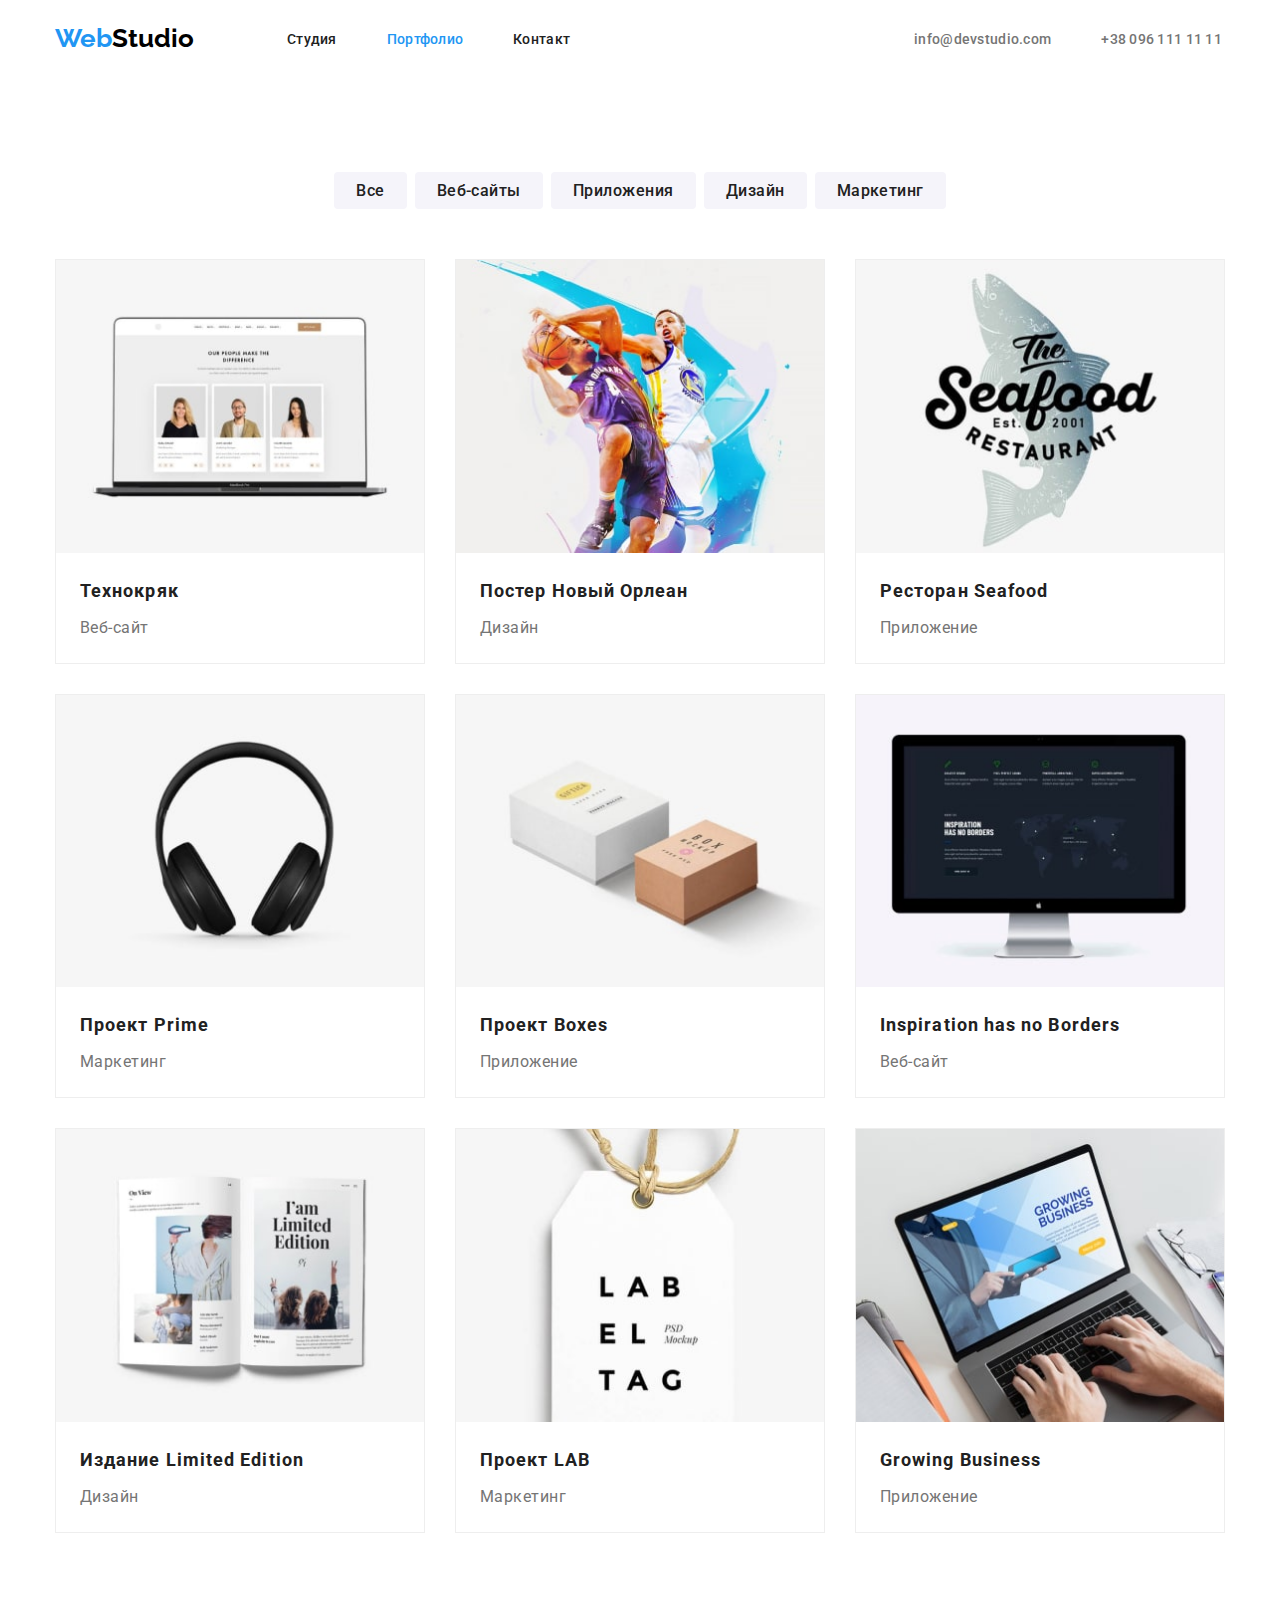
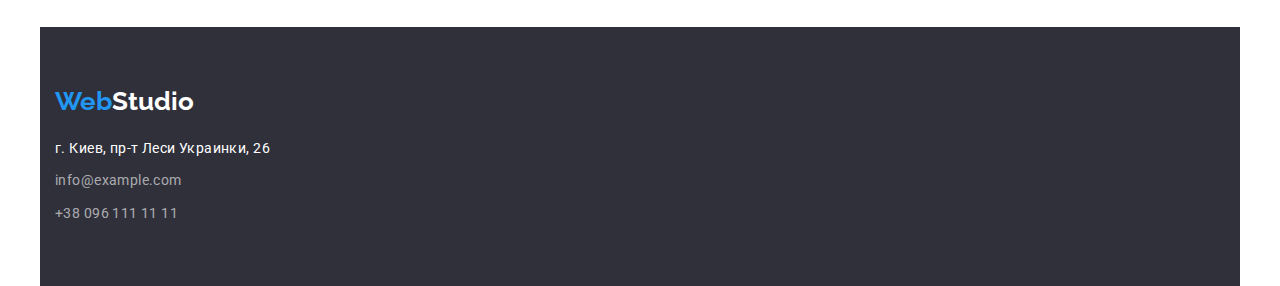
==== commit 901aed2a: "final fix" ====
--- a/portfolio.html
+++ b/portfolio.html
@@ -102,7 +102,7 @@
               <a class="example-demo-link" href="/">
                 <img src="./images/examples/boxes.jpg" alt="Проект Коробочки" width="370" />
                 <h3 class="example-title">Проект Boxes</h3>
-                <p class="example-text">Приложен class="example-demo-link"ие</p></a
+                <p class="example-text">Приложение</p></a
               >
             </li>
             <li class="example-demo">
--- a/css/styles.css
+++ b/css/styles.css
@@ -47,8 +47,6 @@
   max-width: 1200px;
   margin: 0 auto 0 auto;
   padding: 0 15px 0 15px;
-
-  outline: 1px solid red;
 }
 
 /* Header спільний для обох сторінок */
@@ -227,6 +225,7 @@
 .activities-list {
   display: flex;
   padding: 0;
+  margin-top: 50px;
 }
 
 .activities-item:not(:last-child) {
@@ -327,22 +326,22 @@
   background-color: var(--active-link-color);
 }
 
+.examples {
+  margin-bottom: 94px;
+}
+
 .examples-list {
   display: flex;
   flex-wrap: wrap;
-  align-items: center;
-  margin: 0;
-  padding: 0 0 94px 0;
+  gap: 30px;
 }
 
 .example-demo {
   background: var(--primary-background-color);
   border: 1px solid #eeeeee;
+   flex-basis: calc((100% - 2*30px) / 3)
   }
 
-.example-demo:not(:nth-child(3n)) {
-  margin-right: 30px;
-  }
 
 .example-demo:nth-child(-n+3) {
   margin-bottom: 0px;
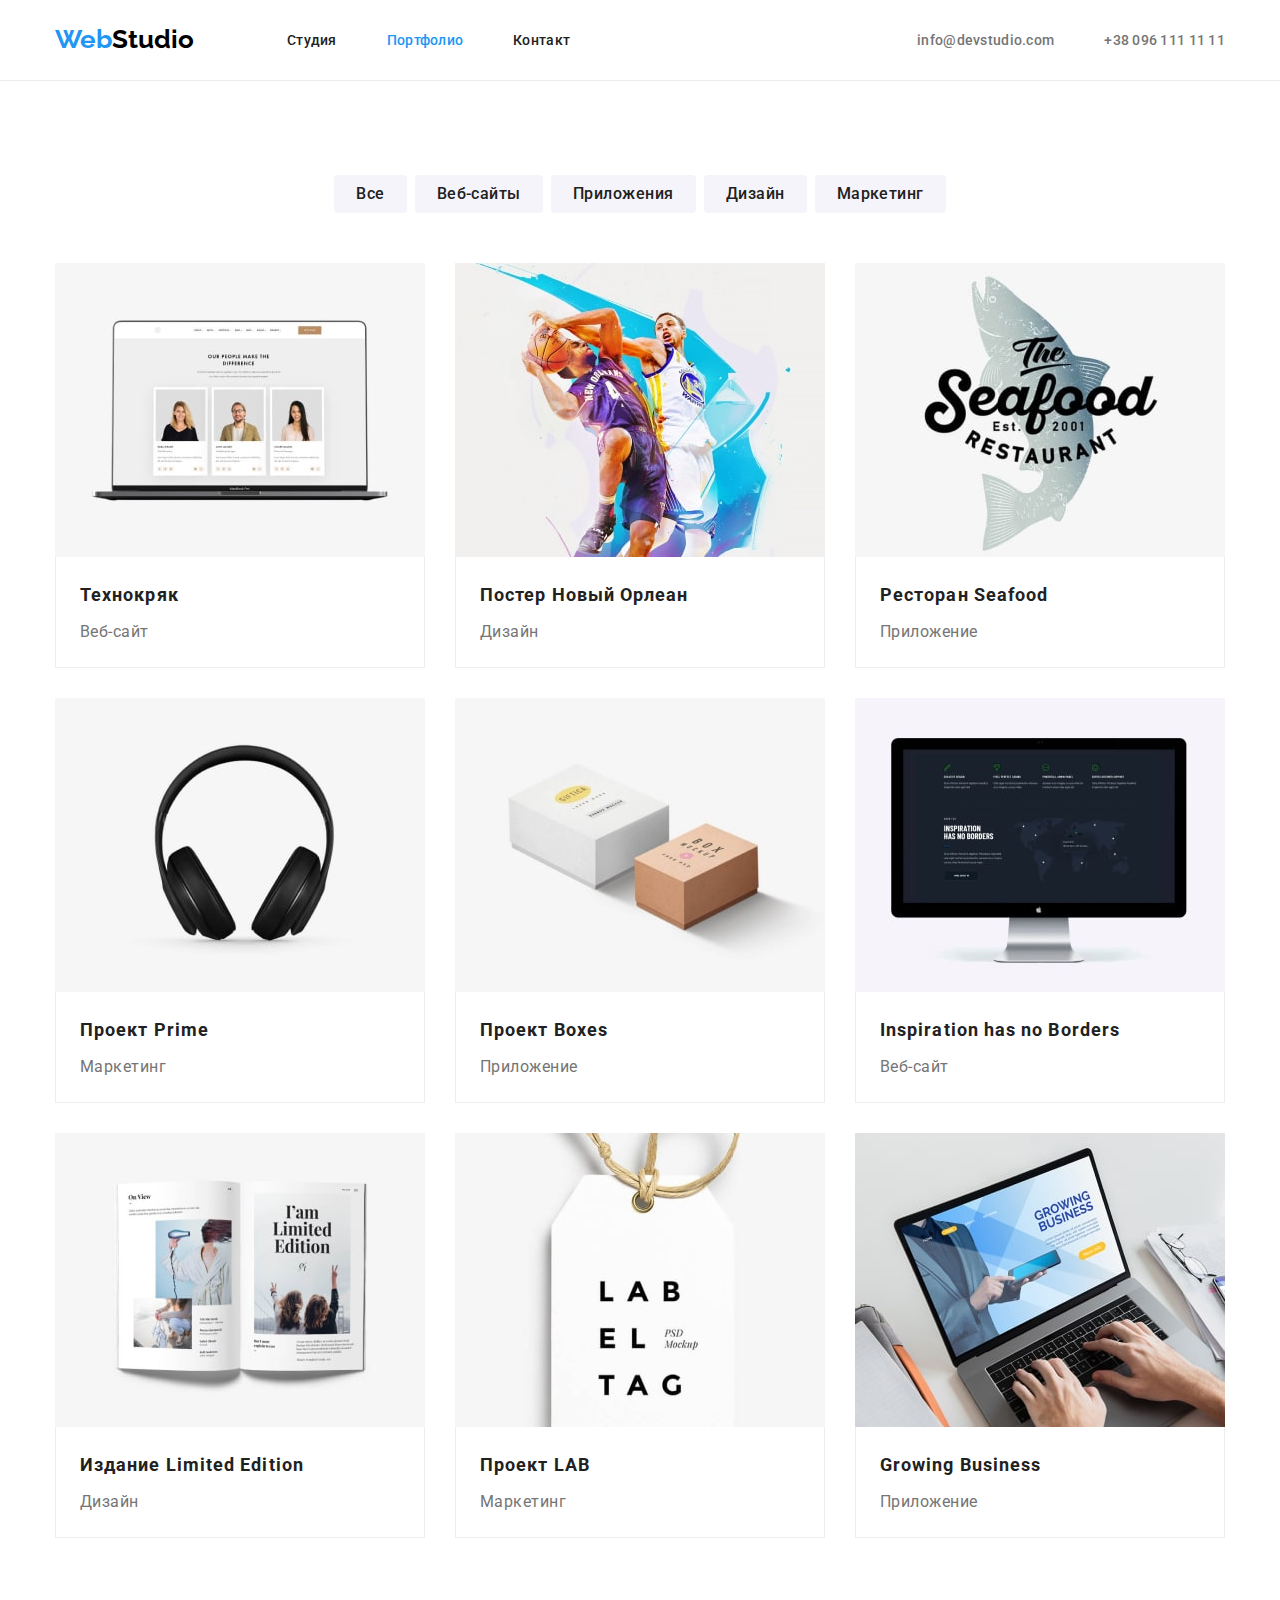
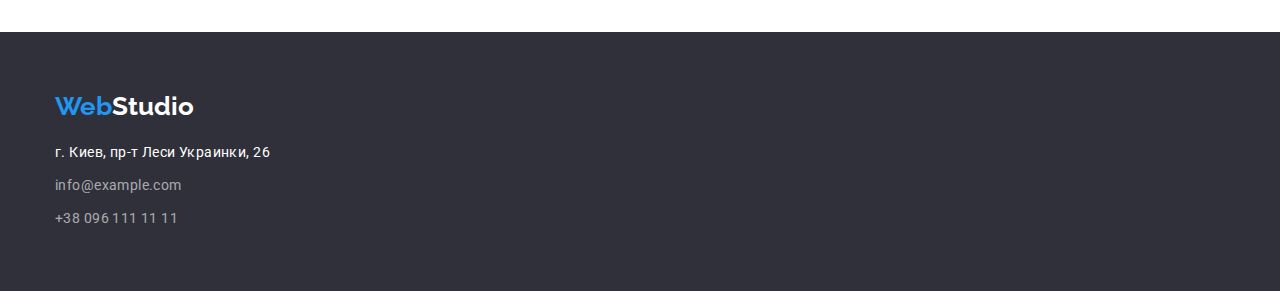
==== commit e53649a0: "thank you mentor" ====
--- a/portfolio.html
+++ b/portfolio.html
@@ -20,118 +20,138 @@
 
   <body>
     <header class="header">
-      <div class="container">
-        <div class="flex-for-header">
-          <a class="logo" href="./index.html" lang="en"
-            >Web<span class="logo-accent">Studio</span></a
-          >
-          <nav class="nav">
-            <ul class="link-list">
-              <li class="link-name"><a class="link-item" href="./index.html">Студия</a></li>
-              <li class="link-name">
-                <a class="link-item current" href="./portfolio.html">Портфолио</a>
-              </li>
-              <li class="link-name"><a class="link-item" href="./">Контакт</a></li>
-            </ul>
-          </nav>
-          <ul class="contact-list">
-            <li class="contact-name">
-              <a class="contact-item" href="mailto:info@devstudio.com">info@devstudio.com</a>
+      <div class="container flex-for-header">
+        <a class="logo" href="./index.html" lang="en">Web<span class="logo-accent">Studio</span></a>
+        <nav class="nav">
+          <ul class="link-list">
+            <li class="link-name"><a class="link-item" href="./index.html">Студия</a></li>
+            <li class="link-name">
+              <a class="link-item current" href="./portfolio.html">Портфолио</a>
             </li>
-            <li class="contact-name">
-              <a class="contact-item" href="tel:+380961111111">+38 096 111 11 11</a>
-            </li>
+            <li class="link-name"><a class="link-item" href="./">Контакт</a></li>
           </ul>
-        </div>
+        </nav>
+        <ul class="contact-list">
+          <li class="contact-name">
+            <a class="contact-item" href="mailto:info@devstudio.com">info@devstudio.com</a>
+          </li>
+          <li class="contact-name">
+            <a class="contact-item" href="tel:+380961111111">+38 096 111 11 11</a>
+          </li>
+        </ul>
       </div>
     </header>
 
     <main>
-      <section class="filter">
-        <h1 hidden>Фильтр</h1>
+
+      <section class="examples">
+
         <div class="container">
+
+          <h1 class="visually-hidden">Фильтр</h1>
+
           <ul class="filter-list">
             <li class="filter-item"><button type="button" class="filter-button">Все</button></li>
+
             <li class="filter-item">
               <button type="button" class="filter-button">Веб-сайты</button>
             </li>
+
             <li class="filter-item">
               <button type="button" class="filter-button">Приложения</button>
             </li>
+
             <li class="filter-item"><button type="button" class="filter-button">Дизайн</button></li>
+
             <li class="filter-item">
               <button type="button" class="filter-button">Маркетинг</button>
             </li>
           </ul>
-        </div>
-      </section>
 
-      <section class="examples">
-        <div class="container">
-          <h2 class="examples" hidden>Примеры</h2>
+          <h2 class="examples visually-hidden">Примеры</h2>
+
           <ul class="examples-list">
             <li class="example-demo">
               <a class="example-demo-link" href="/"
                 ><img src="./images/examples/technokriak.jpg" alt="Технокряк" width="370" />
-                <h3 class="example-title">Технокряк</h3>
-                <p class="example-text">Веб-сайт</p></a
-              >
+                <div class="example-div">
+                   <h3 class="example-title">Технокряк</h3>
+                <p class="example-text">Веб-сайт</p></a>
+                </div>               
             </li>
+
             <li class="example-demo">
               <a class="example-demo-link" href="/"
                 ><img src="./images/examples/poster.jpg" alt="Постер" width="370" />
+                <div class="example-div">                  
                 <h3 class="example-title">Постер Новый Орлеан</h3>
                 <p class="example-text">Дизайн</p></a
               >
+                </div>
+
             </li>
             <li class="example-demo">
               <a class="example-demo-link" href="/"
                 ><img src="./images/examples/restaurant.jpg" alt="Ресторан" width="370" />
+                <div class="example-div">
                 <h3 class="example-title">Ресторан Seafood</h3>
                 <p class="example-text">Приложение</p></a
               >
+                </div>                
             </li>
             <li class="example-demo">
               <a class="example-demo-link" href="/"
                 ><img src="./images/examples/earphones.jpg" alt="Проект Прайм" width="370" />
-                <h3 class="example-title">Проект Prime</h3>
+                <div class="example-div">
+                  <h3 class="example-title">Проект Prime</h3>
                 <p class="example-text">Маркетинг</p></a
               >
+                </div>
             </li>
             <li class="example-demo">
               <a class="example-demo-link" href="/">
                 <img src="./images/examples/boxes.jpg" alt="Проект Коробочки" width="370" />
-                <h3 class="example-title">Проект Boxes</h3>
+                <div class="example-div">
+                  <h3 class="example-title">Проект Boxes</h3>
                 <p class="example-text">Приложение</p></a
               >
+                </div>
             </li>
             <li class="example-demo">
               <a class="example-demo-link" href="/">
                 <img src="./images/examples/noborders.jpg" alt="Изображение монитора" width="370" />
-                <h3 class="example-title">Inspiration has no Borders</h3>
+                <div class="example-div">
+                  <h3 class="example-title">Inspiration has no Borders</h3>
                 <p class="example-text">Веб-сайт</p></a
               >
+                </div>
             </li>
             <li class="example-demo">
               <a class="example-demo-link" href="/">
                 <img src="./images/examples/edition.jpg" alt="Издание" width="370" />
-                <h3 class="example-title">Издание Limited Edition</h3>
+                <div class="example-div">
+                  <h3 class="example-title">Издание Limited Edition</h3>
                 <p class="example-text">Дизайн</p></a
               >
+                </div>                
             </li>
             <li class="example-demo">
               <a class="example-demo-link" href="/"
                 ><img src="./images/examples/lab.jpg" alt="Проект ЛАБ" width="370" />
+                <div class="example-div">
                 <h3 class="example-title">Проект LAB</h3>
                 <p class="example-text">Маркетинг</p></a
               >
+                </div>               
             </li>
             <li class="example-demo">
               <a class="example-demo-link" href="/"
                 ><img src="./images/examples/growing.jpg" alt="Изображение ноутбука" width="370" />
-                <h3 class="example-title">Growing Business</h3>
+                <div class="example-div">
+                  <h3 class="example-title">Growing Business</h3>
                 <p class="example-text">Приложение</p></a
               >
+                </div>                
             </li>
           </ul>
         </div>
@@ -140,7 +160,7 @@
 
     <footer class="footer">
       <div class="container">
-        <a class="logo" href="./index.html" lang="en"
+        <a class="logo footer-logo" href="./index.html" lang="en"
           >Web<span class="footer-logo-accent">Studio</span>
         </a>
         <address class="footer-address">
--- a/css/styles.css
+++ b/css/styles.css
@@ -12,6 +12,8 @@
   --primary-background-color: #ffffff;
   --secondary-background-color: #2f303a;
   --tertiary-background-color: #f5f4fa;
+  --primary-border-features: 1px solid #ECECEC;
+  --secondary-border-features: 1px solid #eeeeee;
 }
 
 /* body спільний для обох сторінок */
@@ -40,16 +42,35 @@
   height: auto;
 }
 
+
+.visually-hidden {
+  position: absolute;
+  white-space: nowrap;
+  width: 1px;
+  height: 1px;
+  overflow: hidden;
+  border: 0;
+  padding: 0;
+  clip: rect(0 0 0 0);
+  clip-path: inset(50%);
+  margin: -1px;
+}
+
 /* Загальний контейнер */
 
 .container {
   width: 100%;
-  max-width: 1200px;
-  margin: 0 auto 0 auto;
-  padding: 0 15px 0 15px;
+  width: 1200px;
+  margin: 0 auto;
+  padding: 0 15px;
 }
 
 /* Header спільний для обох сторінок */
+
+.header {
+  border-bottom: var( --primary-border-features);
+  
+}
 
 .flex-for-header {
   display: flex;
@@ -73,7 +94,7 @@
 }
 
 .nav {
-  margin: 0 344px 0 0;
+  margin-right: auto;
   padding: 0;
 }
 
@@ -90,6 +111,10 @@
   letter-spacing: 0.02em;
   color: var(--primary-text-color);
   text-decoration: none;
+
+  display: block;
+  padding-top: 32px;
+  padding-bottom: 32px;
 }
 
 .link-name:not(:last-child) {
@@ -136,14 +161,11 @@
 }
 
 .hero {
-  width: 100%;
-  max-width: 1200px;
-  padding: 200px 0 200px 0;
-  margin: 0 auto 0 auto;
+  padding: 200px 0;
 }
 
 .hero-title {
-  margin: 0 auto 30px auto;
+  margin: 0 auto 30px;
 
   font-weight: 900;
   font-size: 44px;
@@ -156,7 +178,7 @@
 .hero-button {
   display: flex;
   
-  margin: 0 auto 0 auto;
+  margin: 0 auto;
   padding: 10px 32px;
 
   font-family: inherit;
@@ -178,12 +200,16 @@
 }
 .benefits {
   padding-top: 94px;
-  margin: 0 auto 0 auto;
+  margin: 0 auto;
 }
 
 .benefit-list {
   display: flex;
   padding: 0;
+}
+
+.benefit-item {
+  width: 270px;
 }
 
 .benefit-item:not(:last-child) {
@@ -197,18 +223,16 @@
   letter-spacing: 0.03em;
   text-transform: uppercase;
   color: var(--primary-text-color);
+  margin-bottom: 10px;
 }
 .benefit-text {
-  margin: 10px 0;
-  width: 270px;
   font-size: 14px;
   line-height: calc(24px/14px);
   letter-spacing: 0.03em;
   color: var(--secondary-text-color);
 }
 .activities {
-  padding: 94px 0 94px 0;
-  margin: 0 auto 0 auto;
+  padding: 94px 0;
 }
 
 .activities-title {
@@ -219,7 +243,7 @@
   letter-spacing: 0.03em;
   color: var(--primary-text-color);
 
-  margin-top: 0 auto 50px auto;
+  margin: 0 auto 50px;
 }
 
 .activities-list {
@@ -233,11 +257,8 @@
 }
 
 .teem {
-  padding: 94px 0 94px 0;
-  margin: 0 auto 0 auto;
-  width: 100%;
-  max-width: 1200px;
-
+  padding: 94px 0;
+  
   background-color: var(--tertiary-background-color);
 }
 .teem-title {
@@ -263,16 +284,14 @@
   box-shadow: 0px 1px 3px rgba(0, 0, 0, 0.12), 0px 1px 1px rgba(0, 0, 0, 0.14),
     0px 2px 1px rgba(0, 0, 0, 0.2);
   border-radius: 0px 0px 4px 4px;
-  padding: 0 0 30px 0;
-}
+  }
 
 .teem-card:not(:last-child) {
   margin-right: 30px;
 }
 
 .teem-member {
-  margin: 30px 0 0 0;
-  font-weight: 500;
+ font-weight: 500;
   font-size: 16px;
   line-height: calc(18.75px/16px);
   text-align: center;
@@ -280,7 +299,7 @@
   color: var(--primary-text-color);
 }
 .teem-member-text {
-  margin: 10px 0 0 0;
+  margin-top: 10px;
   font-size: 16px;
   line-height: calc(18.75px/16px);
   text-align: center;
@@ -288,18 +307,27 @@
   color: var(--secondary-text-color);
 }
 
+.teem-div {
+  padding: 30px 0;
+
+}
+
 /* Строрінка Портфоліо */
 
+.examples {
+  padding: 94px 0;
+}
+
 .filter-list {
   display: flex;
   justify-content:center;
-  margin: 94px 0 50px 0;
+  margin-bottom: 50px;
   padding: 0;
   list-style: none;
 }
 
 .filter-button {
-  margin: 0 auto 0 auto;
+  margin: 0 auto;
   padding: 6px 22px;
   border-radius: 4px;
 }
@@ -326,8 +354,11 @@
   background-color: var(--active-link-color);
 }
 
-.examples {
-  margin-bottom: 94px;
+.example-div {
+  padding: 20px 24px;
+  border-bottom: var(--secondary-border-features);
+  border-left: var(--secondary-border-features);
+  border-right: var(--secondary-border-features);
 }
 
 .examples-list {
@@ -338,14 +369,14 @@
 
 .example-demo {
   background: var(--primary-background-color);
-  border: 1px solid #eeeeee;
-   flex-basis: calc((100% - 2*30px) / 3)
-  }
+  
+  flex-basis: calc((100% - 2*30px) / 3)
+}
 
 
 .example-demo:nth-child(-n+3) {
   margin-bottom: 0px;
-  }
+}
 
 .example-demo-link {
   text-decoration: none;
@@ -356,11 +387,8 @@
   font-size: 18px;
   line-height: calc(36px/18px);
   letter-spacing: 0.06em;
-  color: var(--primary-text-color);
-
-  margin-top: 20px;
-  margin-left: 24px;
-  margin-bottom: 0;
+  height: 36px;
+  color: var(--primary-text-color);
 }
 
 .example-text {
@@ -368,20 +396,18 @@
   line-height: calc(30px/16px);
   letter-spacing: 0.03em;
   color: var(--secondary-text-color);
-
   margin-top: 4px;
-  margin-left: 24px;
-  margin-bottom: 20px;
-}
+ }
 
 /* Footer спільний для обох сторінок */
 
 .footer {
-  width: 100%;
-  max-width: 1200px;
-  margin: 0 auto 0 auto;
   padding: 60px 0;
-  
+}
+
+.footer-logo {
+  padding: 0;
+  margin: 0;
 }
 
 .footer-logo-accent {
@@ -399,7 +425,7 @@
   padding: 0;
 }
 
-.footer-address-item {
+.footer-address-item:last-child {
   margin-top: 9px;
   margin-bottom: 0;
   padding: 0;
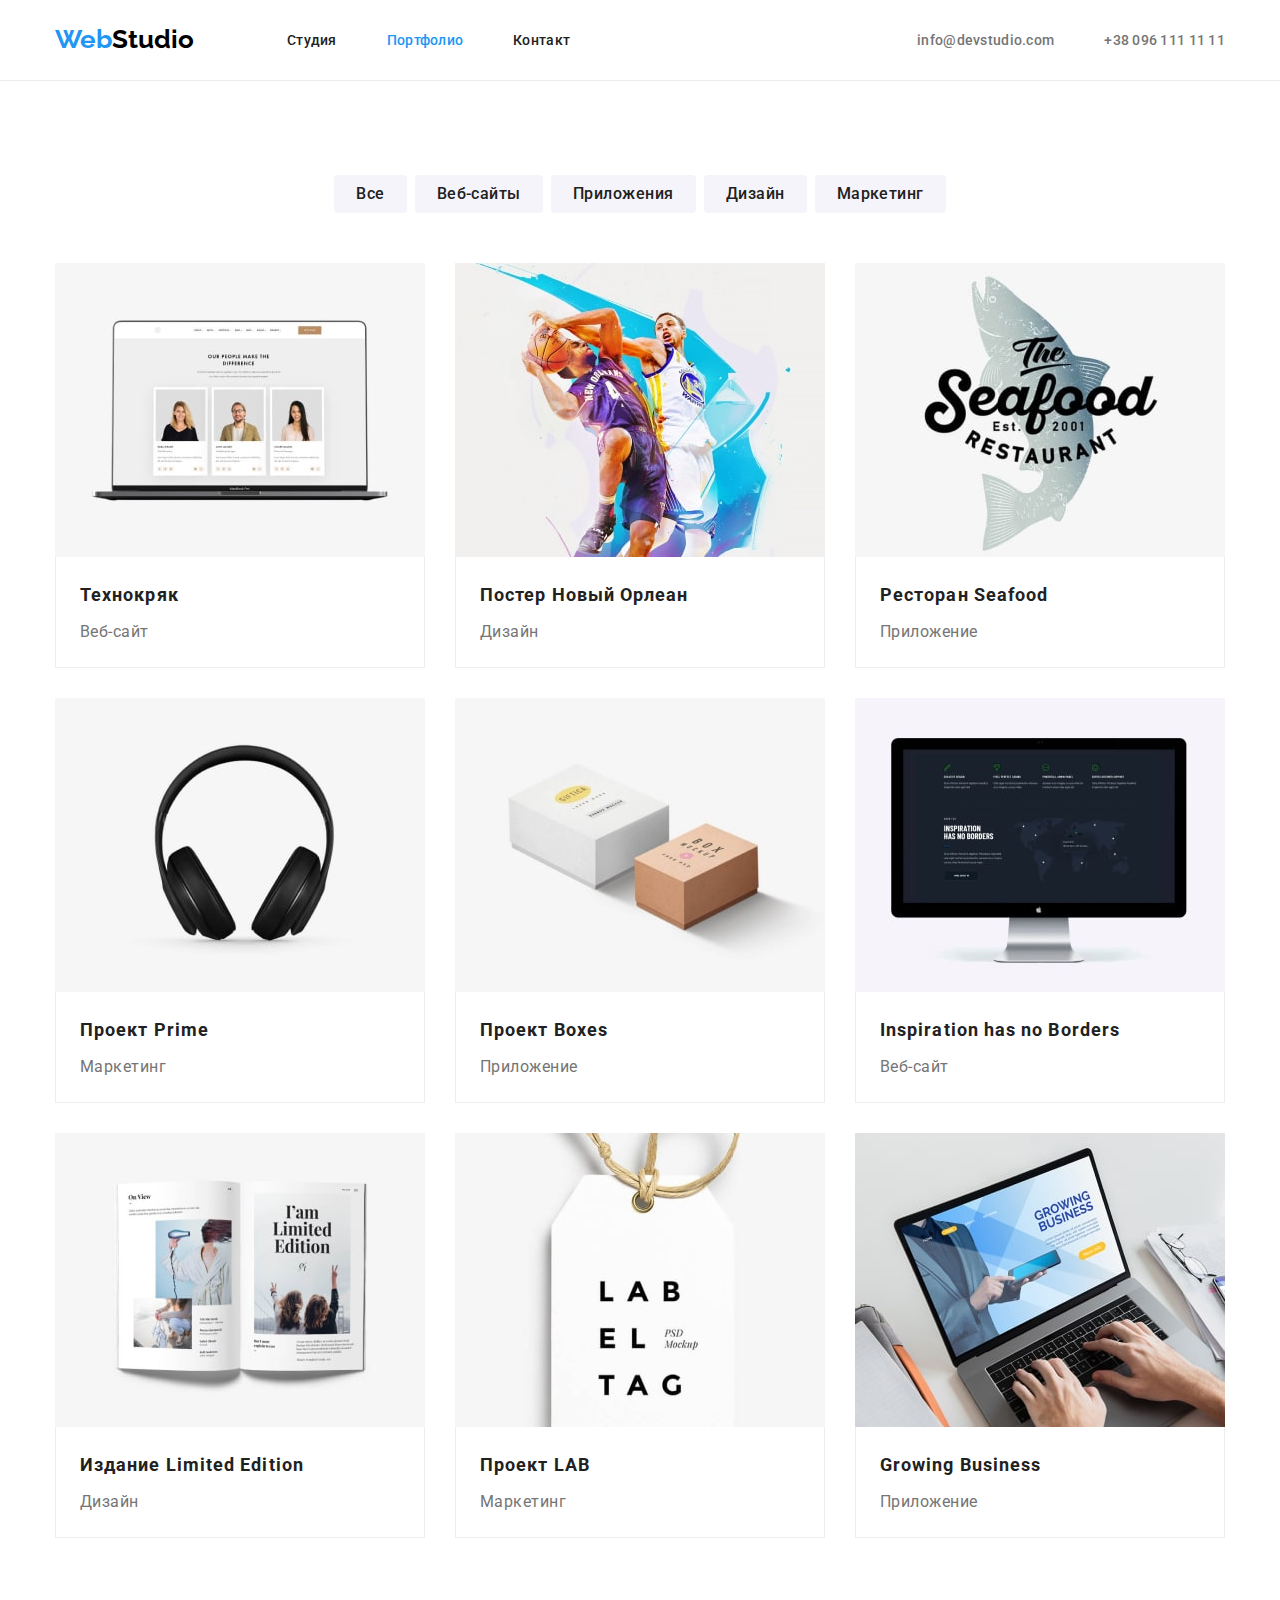
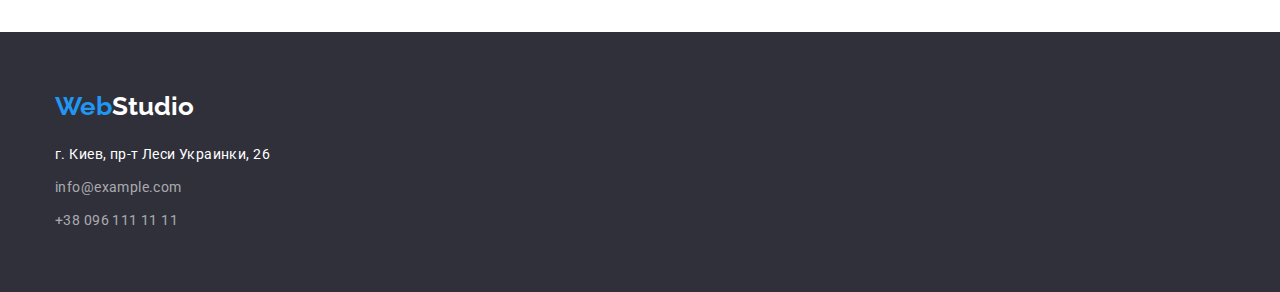
==== commit 62319761: "revised" ====
--- a/portfolio.html
+++ b/portfolio.html
@@ -43,11 +43,8 @@
     </header>
 
     <main>
-
       <section class="examples">
-
         <div class="container">
-
           <h1 class="visually-hidden">Фильтр</h1>
 
           <ul class="filter-list">
@@ -75,83 +72,83 @@
               <a class="example-demo-link" href="/"
                 ><img src="./images/examples/technokriak.jpg" alt="Технокряк" width="370" />
                 <div class="example-div">
-                   <h3 class="example-title">Технокряк</h3>
-                <p class="example-text">Веб-сайт</p></a>
-                </div>               
+                  <h3 class="example-title">Технокряк</h3>
+                  <p class="example-text">Веб-сайт</p>
+                </div>
+              </a>
             </li>
 
             <li class="example-demo">
               <a class="example-demo-link" href="/"
                 ><img src="./images/examples/poster.jpg" alt="Постер" width="370" />
-                <div class="example-div">                  
-                <h3 class="example-title">Постер Новый Орлеан</h3>
-                <p class="example-text">Дизайн</p></a
-              >
+                <div class="example-div">
+                  <h3 class="example-title">Постер Новый Орлеан</h3>
+                  <p class="example-text">Дизайн</p>
                 </div>
-
+              </a>
             </li>
             <li class="example-demo">
               <a class="example-demo-link" href="/"
                 ><img src="./images/examples/restaurant.jpg" alt="Ресторан" width="370" />
                 <div class="example-div">
-                <h3 class="example-title">Ресторан Seafood</h3>
-                <p class="example-text">Приложение</p></a
-              >
-                </div>                
+                  <h3 class="example-title">Ресторан Seafood</h3>
+                  <p class="example-text">Приложение</p>
+                </div>
+              </a>
             </li>
             <li class="example-demo">
               <a class="example-demo-link" href="/"
                 ><img src="./images/examples/earphones.jpg" alt="Проект Прайм" width="370" />
                 <div class="example-div">
                   <h3 class="example-title">Проект Prime</h3>
-                <p class="example-text">Маркетинг</p></a
-              >
+                  <p class="example-text">Маркетинг</p>
                 </div>
+              </a>
             </li>
             <li class="example-demo">
               <a class="example-demo-link" href="/">
                 <img src="./images/examples/boxes.jpg" alt="Проект Коробочки" width="370" />
                 <div class="example-div">
                   <h3 class="example-title">Проект Boxes</h3>
-                <p class="example-text">Приложение</p></a
-              >
+                  <p class="example-text">Приложение</p>
                 </div>
+              </a>
             </li>
             <li class="example-demo">
               <a class="example-demo-link" href="/">
                 <img src="./images/examples/noborders.jpg" alt="Изображение монитора" width="370" />
                 <div class="example-div">
                   <h3 class="example-title">Inspiration has no Borders</h3>
-                <p class="example-text">Веб-сайт</p></a
-              >
+                  <p class="example-text">Веб-сайт</p>
                 </div>
+              </a>
             </li>
             <li class="example-demo">
               <a class="example-demo-link" href="/">
                 <img src="./images/examples/edition.jpg" alt="Издание" width="370" />
                 <div class="example-div">
                   <h3 class="example-title">Издание Limited Edition</h3>
-                <p class="example-text">Дизайн</p></a
-              >
-                </div>                
+                  <p class="example-text">Дизайн</p>
+                </div>
+              </a>
             </li>
             <li class="example-demo">
               <a class="example-demo-link" href="/"
                 ><img src="./images/examples/lab.jpg" alt="Проект ЛАБ" width="370" />
                 <div class="example-div">
-                <h3 class="example-title">Проект LAB</h3>
-                <p class="example-text">Маркетинг</p></a
-              >
-                </div>               
+                  <h3 class="example-title">Проект LAB</h3>
+                  <p class="example-text">Маркетинг</p>
+                </div>
+              </a>
             </li>
             <li class="example-demo">
               <a class="example-demo-link" href="/"
                 ><img src="./images/examples/growing.jpg" alt="Изображение ноутбука" width="370" />
                 <div class="example-div">
                   <h3 class="example-title">Growing Business</h3>
-                <p class="example-text">Приложение</p></a
-              >
-                </div>                
+                  <p class="example-text">Приложение</p>
+                </div>
+              </a>
             </li>
           </ul>
         </div>
--- a/css/styles.css
+++ b/css/styles.css
@@ -21,9 +21,6 @@
 body {
   color: var(--primary-background-color);
   font-family: 'Roboto', sans-serif;
-  margin: 0;
-  padding: 0;
-  list-style: none;
 }
 
 h1, h2, h3, h4, p {
@@ -34,6 +31,7 @@
 ul, li {
   margin: 0;
   padding: 0;
+  list-style: none;
 }
 
 img {
@@ -81,7 +79,7 @@
   font-family: 'Raleway', sans-serif;
   font-weight: 700;
   font-size: 26px;
-  line-height: calc(35.96px/26px)
+  line-height: calc(35.96/26)
   letter-spacing: 0.03em;
   color: var(--logo-text-color);
   text-decoration: none;
@@ -107,7 +105,7 @@
 .link-item {
   font-weight: 500;
   font-size: 14px;
-  line-height: calc(16px/14px);
+  line-height: calc(16/14);
   letter-spacing: 0.02em;
   color: var(--primary-text-color);
   text-decoration: none;
@@ -139,7 +137,7 @@
 .contact-item {
   font-weight: 500;
   font-size: 14px;
-  line-height: calc(16px/14px);
+  line-height: calc(16/14);
   letter-spacing: 0.02em;
   color: var(--secondary-text-color);
   text-decoration: none;
@@ -169,7 +167,7 @@
 
   font-weight: 900;
   font-size: 44px;
-  line-height: calc(60px/44px);
+  line-height: calc(60/44);
   text-align: center;
   letter-spacing: 0.06em;
   text-transform: uppercase;
@@ -184,7 +182,7 @@
   font-family: inherit;
   font-weight: 700;
   font-size: 16px;
-  line-height: calc(30px/16px);
+  line-height: calc(30/16);
   align-items: center;
   text-align: center;
   letter-spacing: 0.06em;
@@ -219,7 +217,7 @@
 .benefit-title {
   font-weight: 700;
   font-size: 14px;
-  line-height: calc(16.41px/14px);
+  line-height: 1.17;
   letter-spacing: 0.03em;
   text-transform: uppercase;
   color: var(--primary-text-color);
@@ -227,7 +225,7 @@
 }
 .benefit-text {
   font-size: 14px;
-  line-height: calc(24px/14px);
+  line-height: calc(24/14);
   letter-spacing: 0.03em;
   color: var(--secondary-text-color);
 }
@@ -238,7 +236,7 @@
 .activities-title {
   font-weight: 700;
   font-size: 36px;
-  line-height: calc(42.19px/36px);
+  line-height: calc(42.19/36);
   text-align: center;
   letter-spacing: 0.03em;
   color: var(--primary-text-color);
@@ -266,7 +264,7 @@
 
   font-weight: 700;
   font-size: 36px;
-  line-height: calc(42.19px/36px);
+  line-height: calc(42.19/36);
   text-align: center;
   letter-spacing: 0.03em;
   color: var(--primary-text-color);
@@ -293,7 +291,7 @@
 .teem-member {
  font-weight: 500;
   font-size: 16px;
-  line-height: calc(18.75px/16px);
+  line-height: calc(18.75/16);
   text-align: center;
   letter-spacing: 0.03em;
   color: var(--primary-text-color);
@@ -301,7 +299,7 @@
 .teem-member-text {
   margin-top: 10px;
   font-size: 16px;
-  line-height: calc(18.75px/16px);
+  line-height: calc(18.75/16);
   text-align: center;
   letter-spacing: 0.03em;
   color: var(--secondary-text-color);
@@ -340,7 +338,7 @@
   font-family: inherit;
   font-weight: 500;
   font-size: 16px;
-  line-height: 1.6;
+  line-height: calc(26/16);
   text-align: center;
   letter-spacing: 0.03em;
   color: var(--primary-text-color);
@@ -385,7 +383,7 @@
 .example-title {
   font-weight: 700;
   font-size: 18px;
-  line-height: calc(36px/18px);
+  line-height: calc(36/18);
   letter-spacing: 0.06em;
   height: 36px;
   color: var(--primary-text-color);
@@ -393,7 +391,7 @@
 
 .example-text {
   font-size: 16px;
-  line-height: calc(30px/16px);
+  line-height: calc(30/16);
   letter-spacing: 0.03em;
   color: var(--secondary-text-color);
   margin-top: 4px;
@@ -434,7 +432,7 @@
 .footer-address-text {
   font-style: normal;
   font-size: 14px;
-  line-height: 1.7;
+  line-height: calc(24/14);
   letter-spacing: 0.03em;
   color: var(--footer-address-text-color);
   text-decoration: none;
